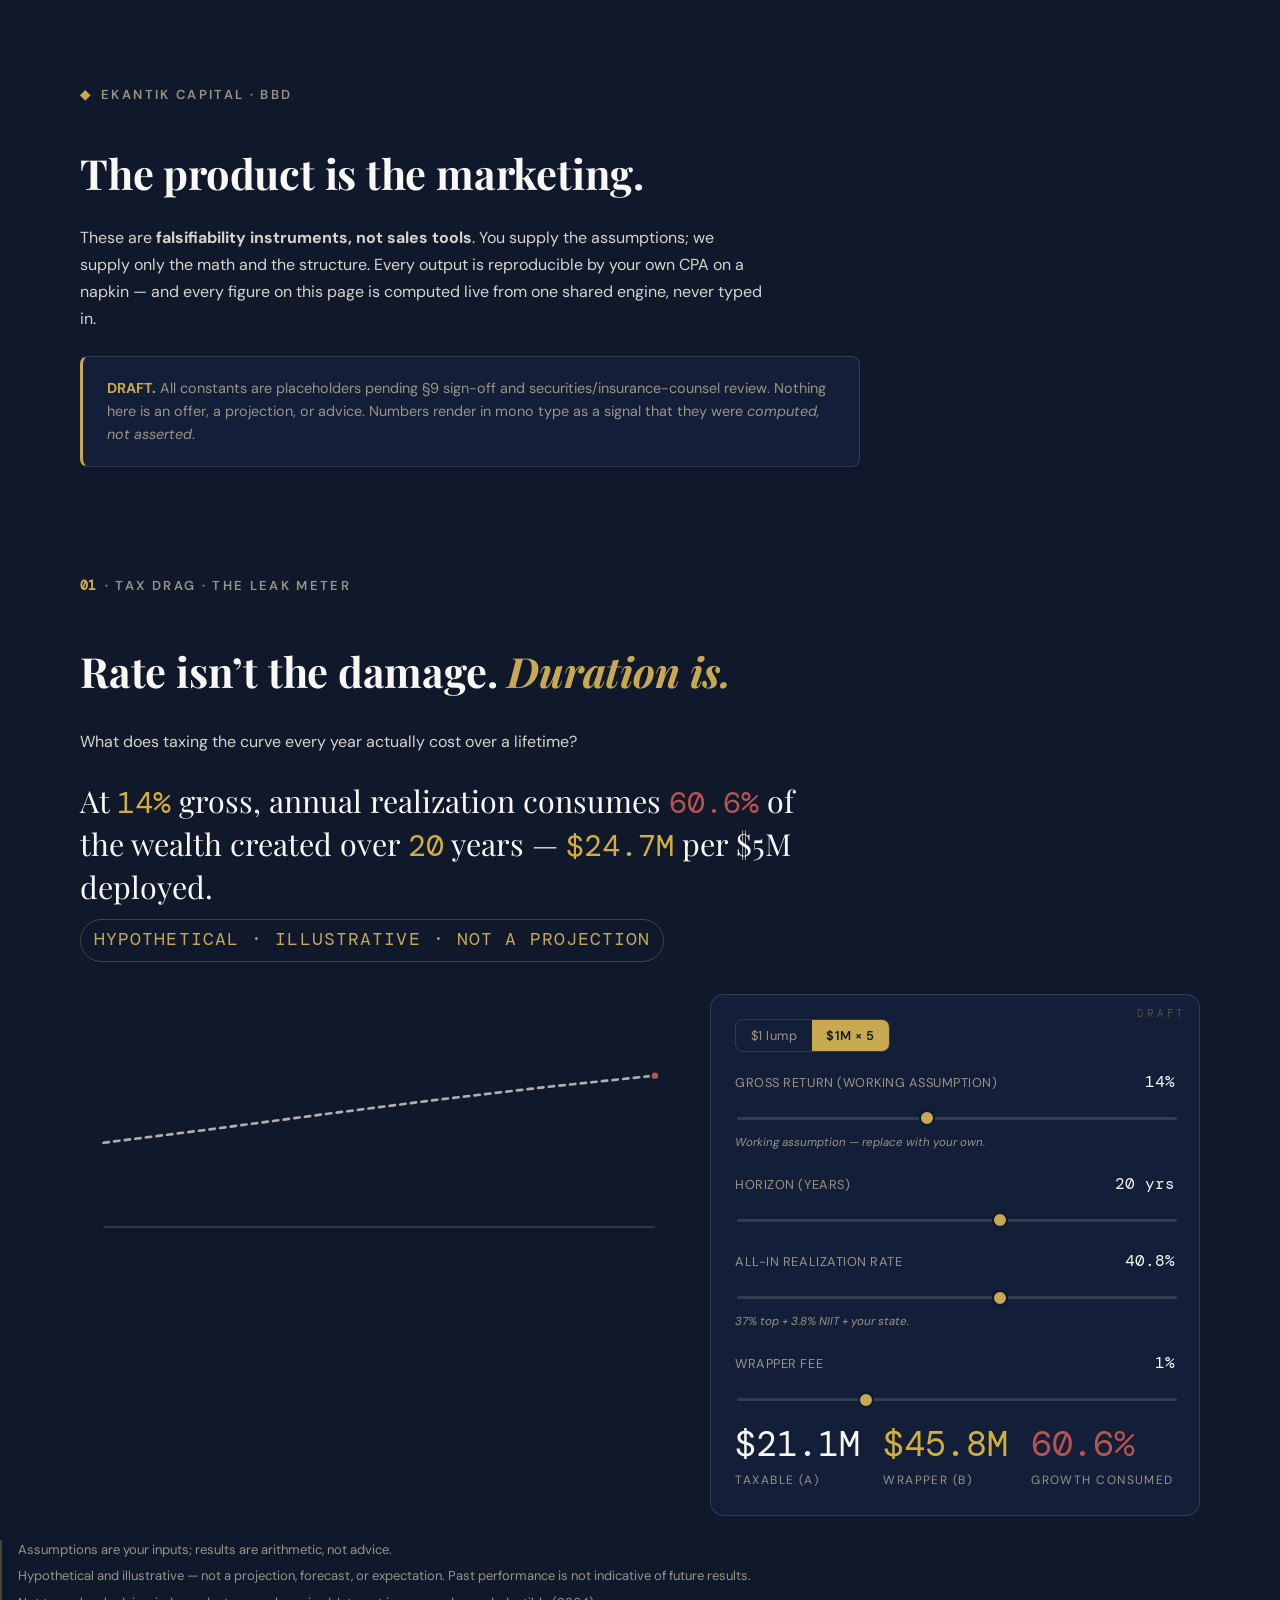
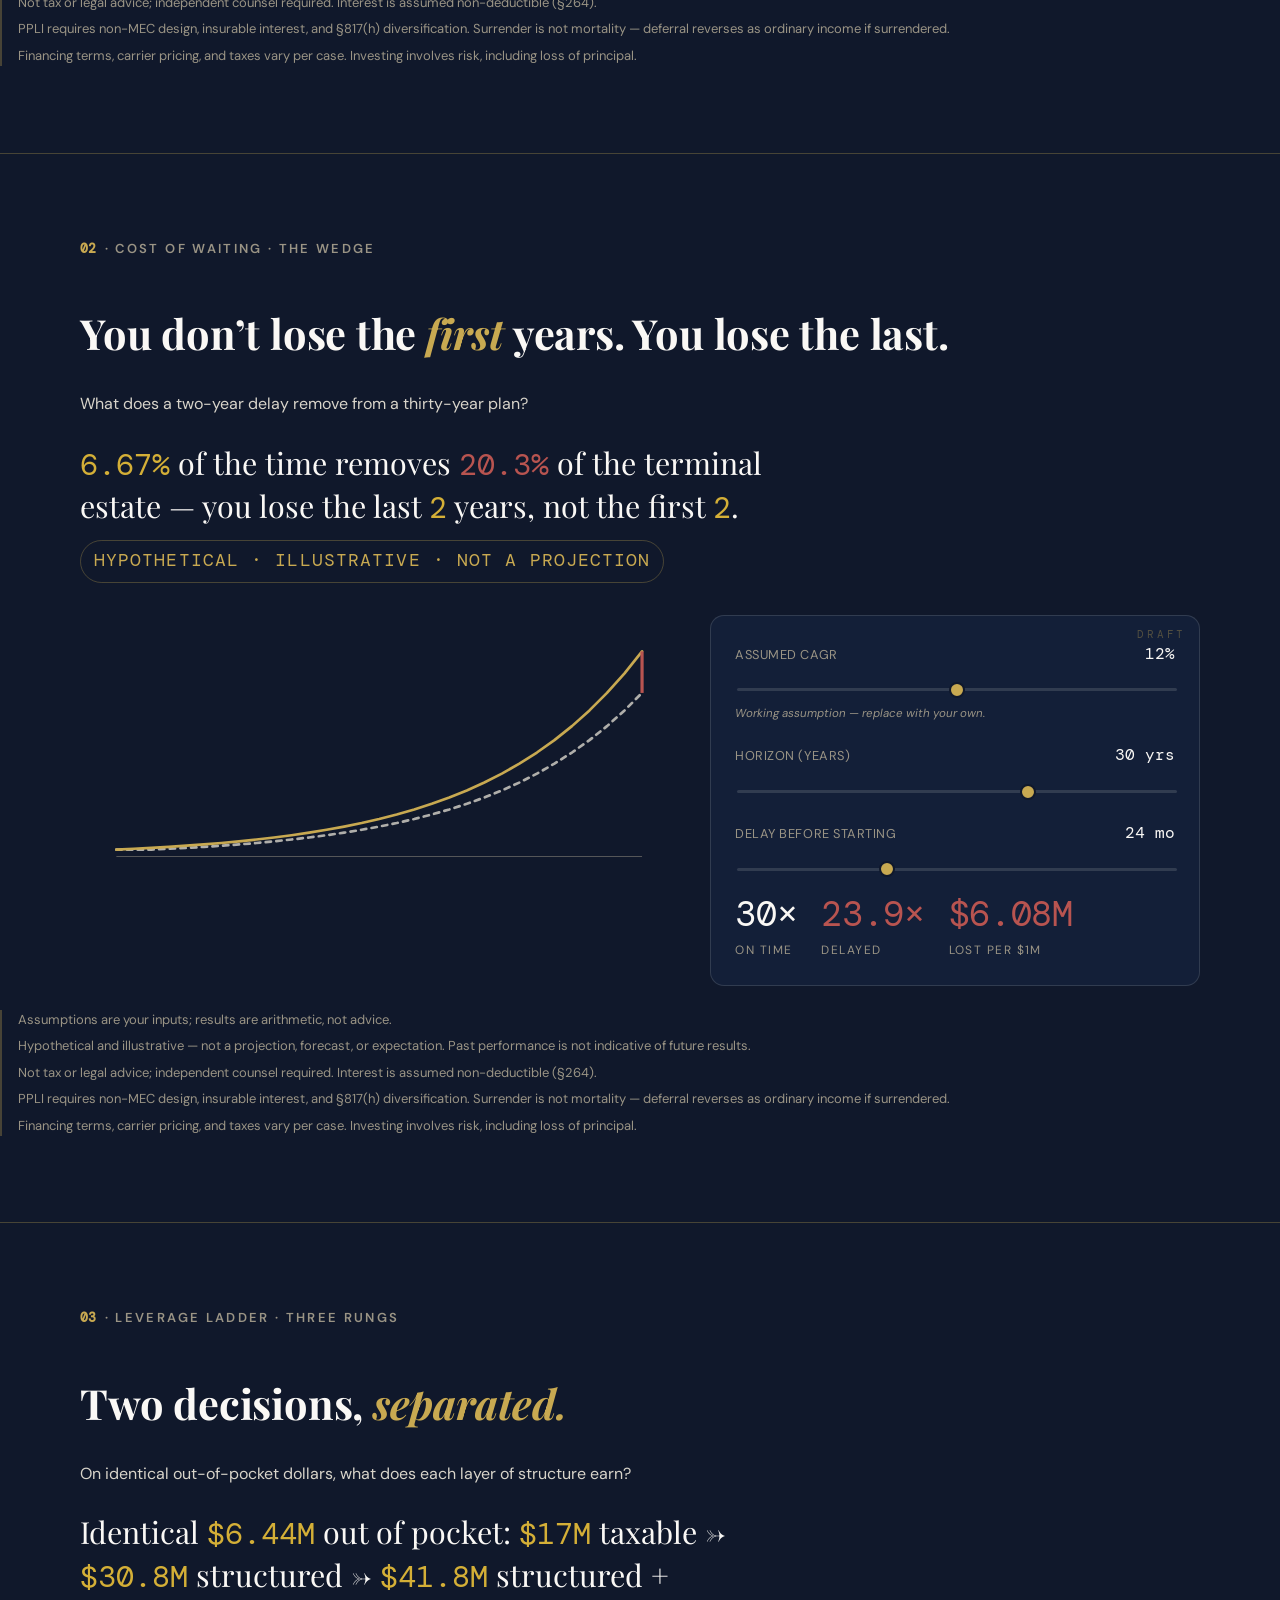
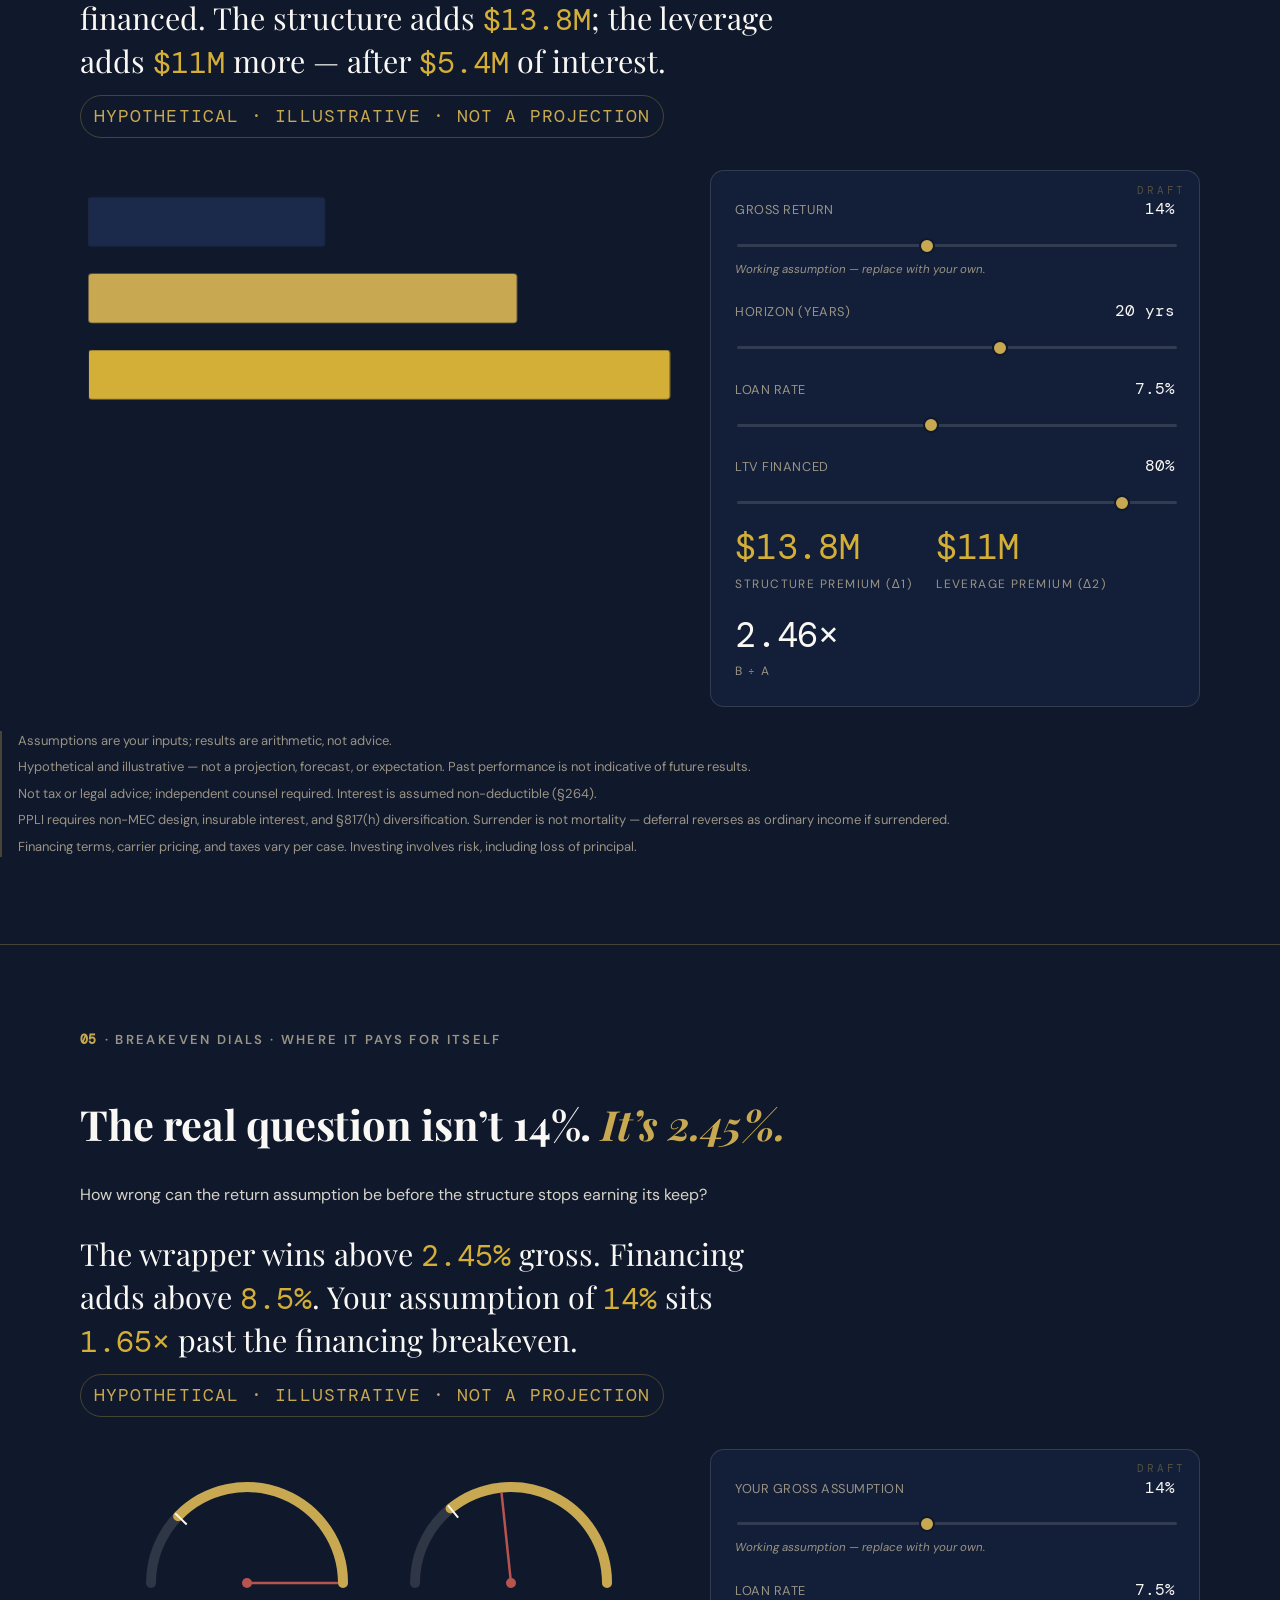
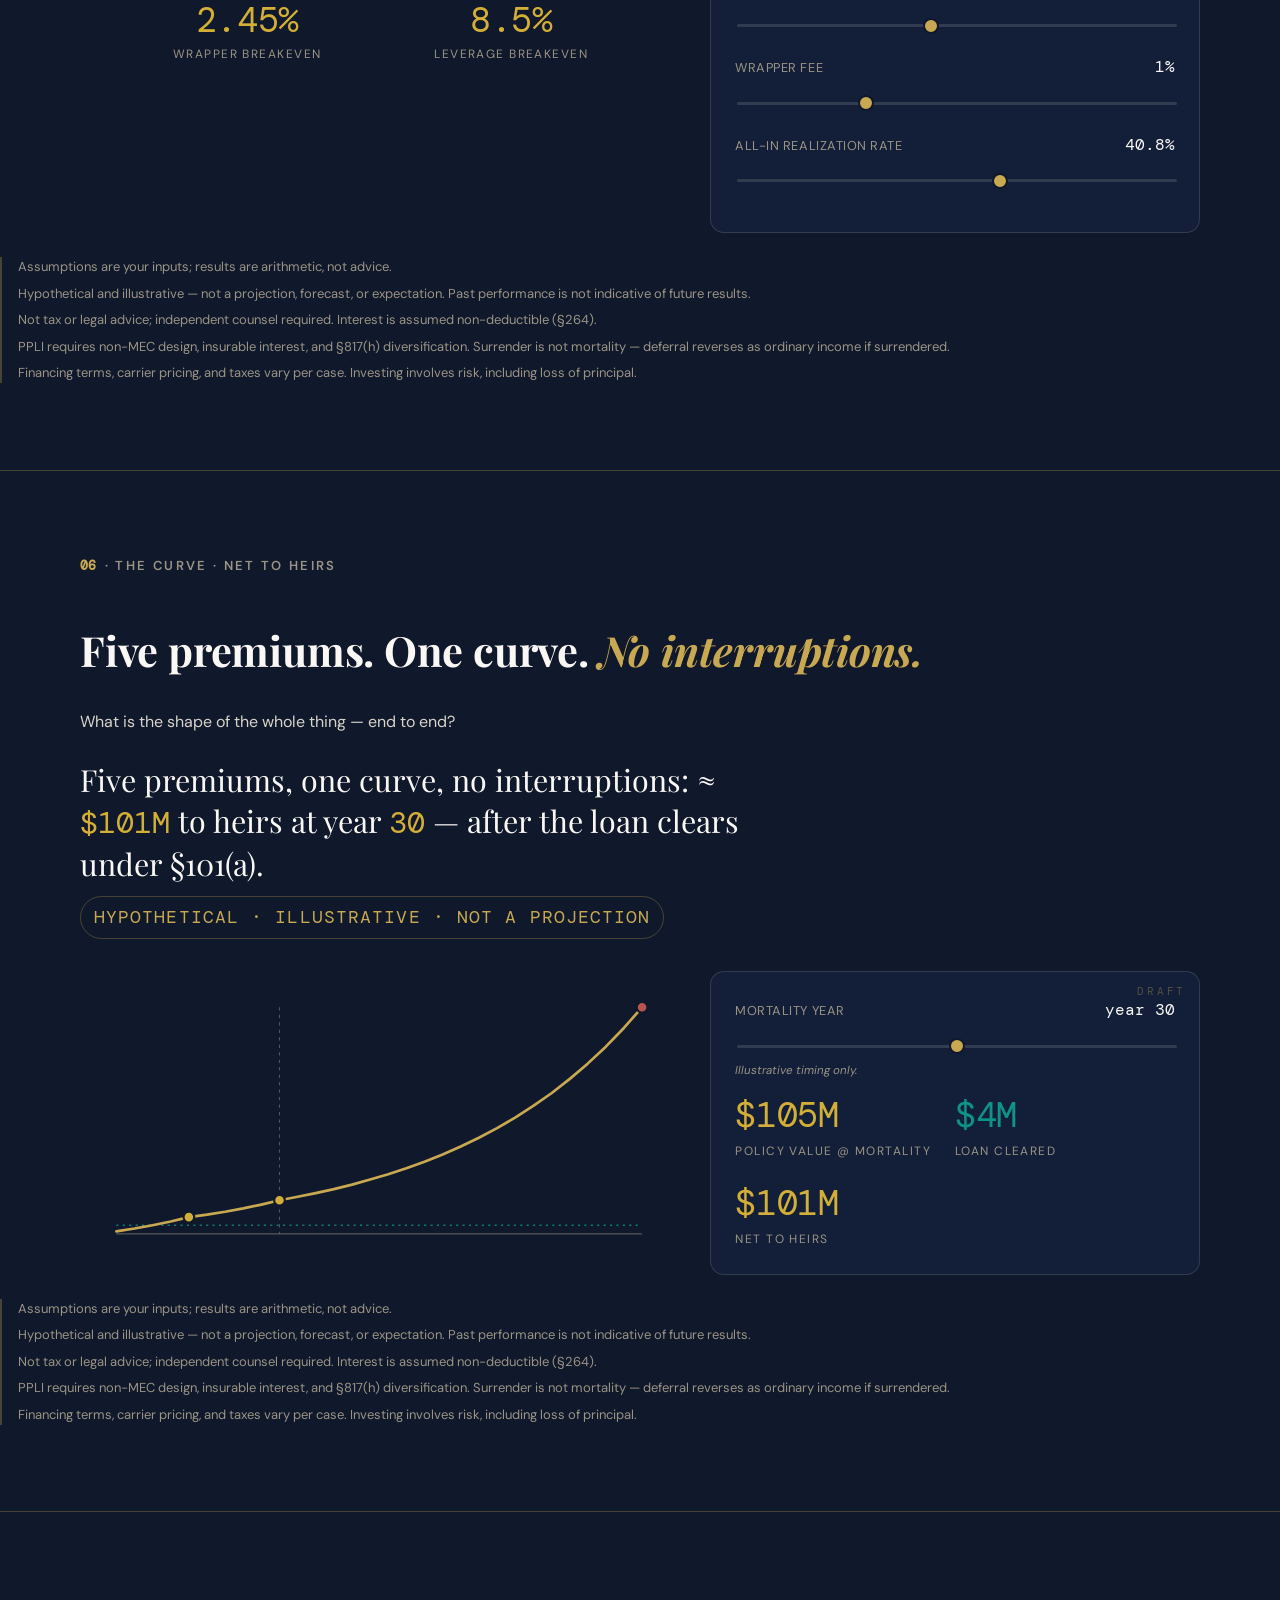
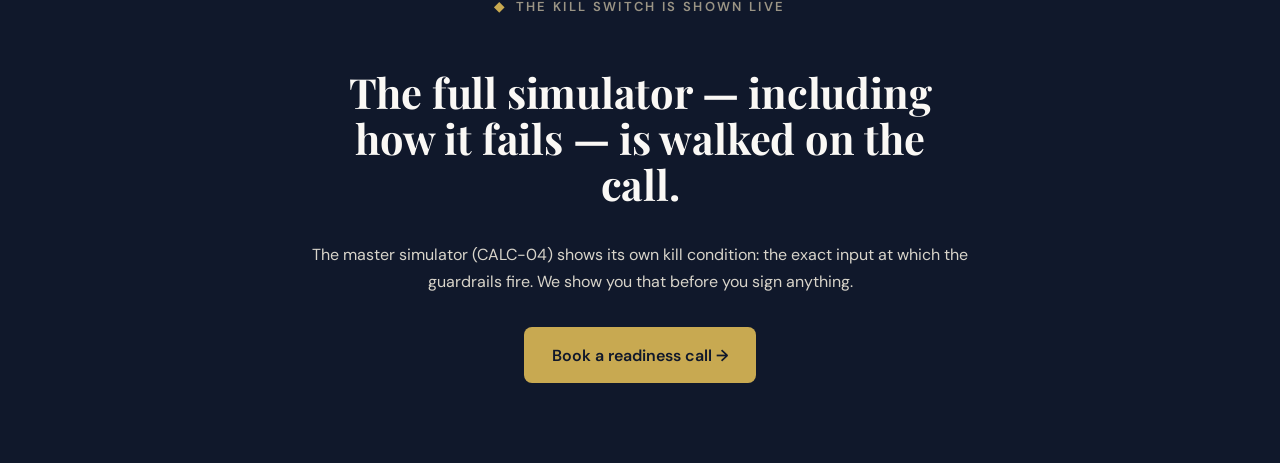
==== bbd/calculators.html @ ce8e7e08 "Build 5 public BBD calculators on the verified engine (DRAFT) Adds the calculator suite UI on top of" ====
<!DOCTYPE html>
<html lang="en">
<head>
<meta charset="UTF-8" />
<meta name="viewport" content="width=device-width, initial-scale=1.0" />
<meta name="theme-color" content="#10182B" />
<title>BBD Calculator Suite — falsifiability instruments · Ekantik Capital Advisors</title>

<link rel="preconnect" href="https://fonts.googleapis.com" />
<link rel="preconnect" href="https://fonts.gstatic.com" crossorigin />
<link href="https://fonts.googleapis.com/css2?family=Playfair+Display:ital,wght@0,600;0,700;0,800;1,600;1,700&family=DM+Sans:wght@300;400;500;600;700&family=DM+Mono:wght@400;500&display=swap" rel="stylesheet" />
<link rel="stylesheet" href="bbd.css" />

<style>
  /* page chrome (not part of the portable foundation) */
  body { margin: 0; background: #10182B; }
  .bbd-doc-head { padding: clamp(3rem,7vw,5rem) 0 1.5rem; }
  .bbd-doc-head .bbd-note {
    background: #131F38; border: 1px solid rgba(233,231,226,.14);
    border-left: 3px solid #C8A951; border-radius: 8px; padding: 1.25rem 1.5rem;
    margin-top: 1.5rem; max-width: 78ch; color: #9A9485; font-size: .9rem; line-height: 1.6;
  }
  .bbd-doc-head .bbd-note strong { color: #C8A951; }
  .bbd-cta { text-align: center; padding: clamp(3rem,7vw,5rem) 0; border-top: 1px solid rgba(200,169,81,.30); }
  .bbd-cta a {
    display: inline-flex; align-items: center; gap: .5rem; font-family: 'DM Sans', sans-serif;
    font-weight: 600; background: #C8A951; color: #10182B; text-decoration: none;
    padding: .9rem 1.75rem; border-radius: 8px; margin-top: 1rem;
  }
</style>
</head>
<body>
<div class="bbd-suite">

  <header class="bbd-doc-head">
    <div class="bbd-wrap">
      <span class="bbd-kicker"><span class="bbd-kicker__glyph">◆</span> Ekantik Capital · BBD</span>
      <h1 class="bbd-h2" style="max-width:22ch">The product is the marketing.</h1>
      <p class="bbd-question">These are <strong>falsifiability instruments, not sales tools</strong>. You supply the assumptions; we supply only the math and the structure. Every output is reproducible by your own CPA on a napkin — and every figure on this page is computed live from one shared engine, never typed in.</p>
      <div class="bbd-note">
        <strong>DRAFT.</strong> All constants are placeholders pending §9 sign-off and securities/insurance-counsel review. Nothing here is an offer, a projection, or advice. Numbers render in mono type as a signal that they were <em>computed, not asserted</em>.
      </div>
    </div>
  </header>

  <!-- Narrative order (spec §5): Leak → Wedge → Ladder → Breakeven → Curve -->
  <main id="bbd-calcs"></main>

  <section class="bbd-cta">
    <div class="bbd-wrap">
      <span class="bbd-kicker" style="justify-content:center"><span class="bbd-kicker__glyph">◆</span> The kill switch is shown live</span>
      <h2 class="bbd-h2" style="max-width:24ch;margin-inline:auto">The full simulator — including how it fails — is walked on the call.</h2>
      <p class="bbd-question" style="margin-inline:auto">The master simulator (CALC-04) shows its own kill condition: the exact input at which the guardrails fire. We show you that before you sign anything.</p>
      <a href="https://calendly.com/hd-ekantikcapital/30min" target="_blank" rel="noopener">Book a readiness call →</a>
    </div>
  </section>

</div>

<!-- one source of truth: constants → engine → format → motifs → compliance → widgets -->
<script>window.BBD_CONSTANTS = null;</script>
<script>
  // Load constants synchronously-ish, then boot. (Static file; fetch is fine here —
  // the ENGINE itself never fetches; this is page wiring only.)
  fetch("bbd-constants.json").then(function (r) { return r.json(); }).then(function (C) {
    window.BBD_CONSTANTS = C;
    var s = document.createElement("script"); s.src = "boot.js"; document.body.appendChild(s);
  });
</script>
</body>
</html>
---- bbd/bbd.css ----
/* ============================================================
   BBD CALCULATOR SUITE — bbd.css
   Visual foundation (accelerator.ekantikcapital.com system) +
   widget/motif components. Scoped under .bbd-suite so it is
   portable and never collides with the host page.

   Tokens: deep-navy institutional canvas · disciplined gold.
   Numbers render in DM Mono — "mono = computed, never asserted"
   (spec §7.3). Red appears only for breaks / caps / gaps (§7.1).
   ============================================================ */
.bbd-suite {
  --navy-950: #10182B;   /* canvas */
  --navy-900: #131F38;   /* raised cards / panels */
  --navy-800: #1B2A4A;   /* borders, header band */
  --gold:     #C8A951;   /* primary stroke, disciplined accent */
  --gold-deep:#D4AF37;   /* dots / emphasis */
  --gold-hover:#B08F3C;
  --ivory:    #FAF8F5;   /* text */
  --warm:     #D8D4CA;   /* secondary text / lost curve */
  --muted:    #9A9485;   /* axes, labels, captions */
  --red:      #B85450;   /* breaks, hard caps, gaps ONLY */
  --teal:     #0D9488;   /* neutral data */
  --hairline: rgba(200,169,81,.30);
  --border:   rgba(233,231,226,.14);
  --font-display: 'Playfair Display', Georgia, 'Times New Roman', serif;
  --font-body:    'DM Sans', -apple-system, BlinkMacSystemFont, 'Segoe UI', sans-serif;
  --font-mono:    'DM Mono', ui-monospace, 'SF Mono', Menlo, monospace;

  background: var(--navy-950);
  color: var(--ivory);
  font-family: var(--font-body);
  line-height: 1.7;
}
.bbd-suite *, .bbd-suite *::before, .bbd-suite *::after { box-sizing: border-box; }
.bbd-wrap { width: min(100% - 2.5rem, 1120px); margin-inline: auto; }

/* --- section rhythm ------------------------------------------ */
.bbd-widget { padding-block: clamp(3rem, 7vw, 5rem); border-top: 1px solid var(--hairline); }
.bbd-widget:first-of-type { border-top: 0; }

/* --- kicker / eyebrow ---------------------------------------- */
.bbd-kicker {
  font-size: .8125rem; font-weight: 600; letter-spacing: .18em; text-transform: uppercase;
  color: var(--muted); display: inline-flex; align-items: center; gap: .55rem; margin-bottom: 1rem;
}
.bbd-kicker__num { font-family: var(--font-mono); color: var(--gold); letter-spacing: 0; }
.bbd-kicker__glyph { color: var(--gold); }

/* --- headings ------------------------------------------------ */
.bbd-h2 { font-family: var(--font-display); font-weight: 700; font-size: clamp(1.9rem, 3.4vw, 2.6rem); line-height: 1.1; letter-spacing: -.005em; }
.bbd-h3 { font-family: var(--font-display); font-weight: 600; font-size: 1.5rem; }
.bbd-question { color: var(--warm); max-width: 62ch; margin-top: .35rem; }
.bbd-h2 em { font-style: italic; color: var(--gold); }

/* --- hero line (values injected from the engine) ------------- */
.bbd-hero {
  font-family: var(--font-display); font-size: clamp(1.35rem, 2.4vw, 1.9rem);
  line-height: 1.35; margin: 1.5rem 0 .75rem; max-width: 40ch;
}
.bbd-hero .n { font-family: var(--font-mono); color: var(--gold-deep); font-style: normal; white-space: nowrap; }
.bbd-hero .n--data { color: var(--teal); }
.bbd-hero .n--loss { color: var(--red); }

/* --- compliance chip (≥60% of hero size, §8.1) --------------- */
.bbd-chip {
  display: inline-block; font-family: var(--font-mono); font-size: clamp(.85rem, 1.5vw, 1.15rem);
  letter-spacing: .06em; color: var(--gold); border: 1px solid var(--hairline);
  border-radius: 999px; padding: .3rem .8rem; margin-bottom: .5rem;
}

/* --- disclosure block (adjacent, never below the fold) ------- */
.bbd-disclosure { margin-top: 1.5rem; border-left: 2px solid var(--hairline); padding-left: 1rem; }
.bbd-disclosure ul { list-style: none; margin: 0; padding: 0; }
.bbd-disclosure li { font-size: .8125rem; line-height: 1.55; color: var(--muted); margin-bottom: .4rem; }

/* --- layout: figure + panel ---------------------------------- */
.bbd-grid { display: grid; grid-template-columns: 1.1fr .9fr; gap: 2rem; align-items: start; margin-top: 1.5rem; }
@media (max-width: 820px) { .bbd-grid { grid-template-columns: 1fr; } }
.bbd-panel { background: var(--navy-900); border: 1px solid var(--border); border-radius: 14px; padding: 1.5rem; }

/* --- controls (the shared assumption drawer) ----------------- */
.bbd-ctrl { display: block; margin-bottom: 1.1rem; }
.bbd-ctrl__head { display: flex; justify-content: space-between; align-items: baseline; margin-bottom: .35rem; }
.bbd-ctrl__label { font-size: .8rem; letter-spacing: .04em; text-transform: uppercase; color: var(--muted); }
.bbd-ctrl__val { font-family: var(--font-mono); color: var(--ivory); font-size: 1rem; }
.bbd-ctrl__note { display: block; margin-top: .3rem; font-size: .72rem; color: var(--muted); font-style: italic; }
.bbd-ctrl__range { -webkit-appearance: none; appearance: none; width: 100%; height: 3px; background: var(--border); border-radius: 3px; outline: none; }
.bbd-ctrl__range::-webkit-slider-thumb { -webkit-appearance: none; width: 16px; height: 16px; border-radius: 50%; background: var(--gold); cursor: pointer; border: 2px solid var(--navy-950); }
.bbd-ctrl__range::-moz-range-thumb { width: 16px; height: 16px; border-radius: 50%; background: var(--gold); cursor: pointer; border: 2px solid var(--navy-950); }
.bbd-ctrl__range:focus-visible { outline: 2px solid var(--gold); outline-offset: 4px; }

/* --- segmented toggle ---------------------------------------- */
.bbd-toggle { display: inline-flex; border: 1px solid var(--border); border-radius: 8px; overflow: hidden; margin-bottom: 1rem; }
.bbd-toggle__btn { font-family: var(--font-body); font-size: .8rem; letter-spacing: .04em; padding: .45rem .9rem; background: transparent; color: var(--muted); border: 0; cursor: pointer; }
.bbd-toggle__btn[aria-pressed="true"] { background: var(--gold); color: var(--navy-950); font-weight: 600; }

/* --- readouts ------------------------------------------------ */
.bbd-readout { display: flex; flex-wrap: wrap; gap: 1.5rem; margin-top: 1rem; }
.bbd-readout__num { font-family: var(--font-mono); font-size: clamp(1.6rem, 3.4vw, 2.2rem); line-height: 1; font-feature-settings: "tnum" 1; letter-spacing: -.01em; }
.bbd-readout__num.tone-gold { color: var(--gold-deep); }
.bbd-readout__num.tone-loss { color: var(--red); }
.bbd-readout__num.tone-data { color: var(--teal); }
.bbd-readout__label { display: block; margin-top: .4rem; font-size: .75rem; letter-spacing: .12em; text-transform: uppercase; color: var(--muted); }

/* --- motifs -------------------------------------------------- */
.bbd-motif { width: 100%; height: auto; display: block; }
.bbd-axis { stroke: var(--muted); stroke-width: 1; opacity: .5; }
.bbd-divider { stroke: var(--muted); stroke-width: 1; stroke-dasharray: 3 4; opacity: .5; }
.bbd-loan { stroke: var(--teal); stroke-width: 1.5; stroke-dasharray: 2 4; opacity: .8; }
.bbd-curve { fill: none; stroke: var(--gold); stroke-width: 2.5; stroke-linecap: round; stroke-linejoin: round; }
.bbd-curve.is-lost { stroke: var(--warm); stroke-dasharray: 5 5; opacity: .8; }  /* "the curve you lose" */
.bbd-dot { fill: var(--gold-deep); stroke: var(--navy-950); stroke-width: 2; }
.bbd-dot.is-accent { fill: var(--red); }
.bbd-bracket { stroke: var(--red); stroke-width: 3; }
.bbd-bar-track { fill: var(--border); }
.bbd-bar { fill: var(--navy-800); }
.bbd-bar.tone-structure { fill: var(--gold); }
.bbd-bar.tone-leverage { fill: var(--gold-deep); }
.bbd-gauge-track { fill: none; stroke: var(--border); stroke-width: 10; stroke-linecap: round; }
.bbd-gauge-live { fill: none; stroke: var(--gold); stroke-width: 10; stroke-linecap: round; }
.bbd-gauge-mark { stroke: var(--ivory); stroke-width: 2; }
.bbd-needle { stroke: var(--red); stroke-width: 2.5; stroke-linecap: round; }
.bbd-needle-hub { fill: var(--red); }
.bbd-delta { font-family: var(--font-mono); font-size: .8rem; fill: var(--ivory); }

/* --- dials (CALC-05) ----------------------------------------- */
.bbd-dials { display: flex; flex-wrap: wrap; gap: 1.5rem; justify-content: center; }
.bbd-dial { text-align: center; }
.bbd-dial .bbd-motif { width: 240px; max-width: 100%; }
.bbd-dial .bbd-readout__num { display: block; margin-top: .25rem; }

/* --- draw-on / grow animation (spec §7.2; once, ease-out) ---- */
.bbd-draw { stroke-dasharray: 1400; stroke-dashoffset: 1400; }
.is-in .bbd-draw { animation: bbd-draw 600ms ease-out forwards; }
@keyframes bbd-draw { to { stroke-dashoffset: 0; } }
.bbd-grow { transform-box: fill-box; transform-origin: left center; transform: scaleX(0); }
.is-in .bbd-grow { animation: bbd-grow 600ms ease-out forwards; }
@keyframes bbd-grow { to { transform: scaleX(1); } }

/* --- DRAFT watermark until §9 sign-off (spec §8.4) ----------- */
.bbd-widget.is-draft .bbd-panel { position: relative; }
.bbd-widget.is-draft .bbd-panel::after {
  content: "DRAFT"; position: absolute; top: .6rem; right: .8rem;
  font-family: var(--font-mono); font-size: .7rem; letter-spacing: .25em;
  color: var(--gold); opacity: .35; pointer-events: none;
}

@media (prefers-reduced-motion: reduce) {
  .bbd-suite .bbd-draw { stroke-dashoffset: 0; animation: none; }
  .bbd-suite .bbd-grow { transform: none; animation: none; }
}
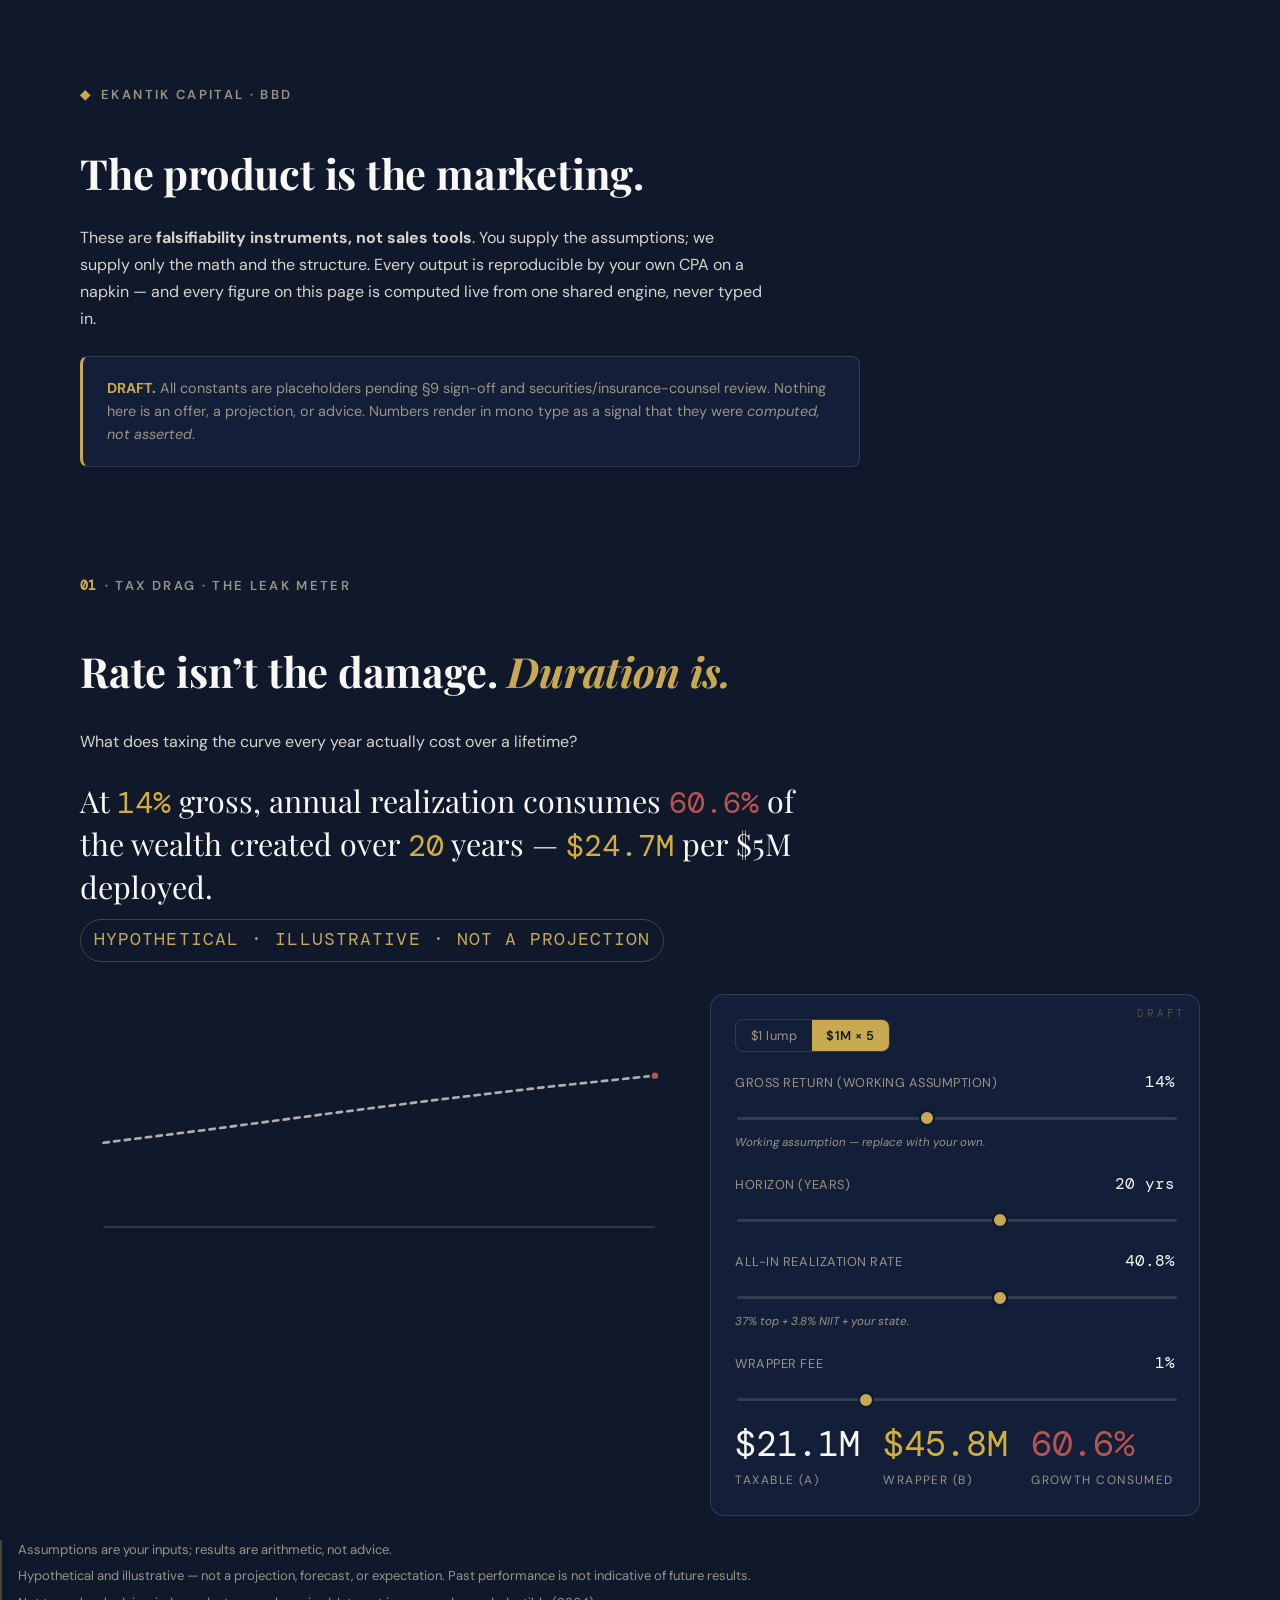
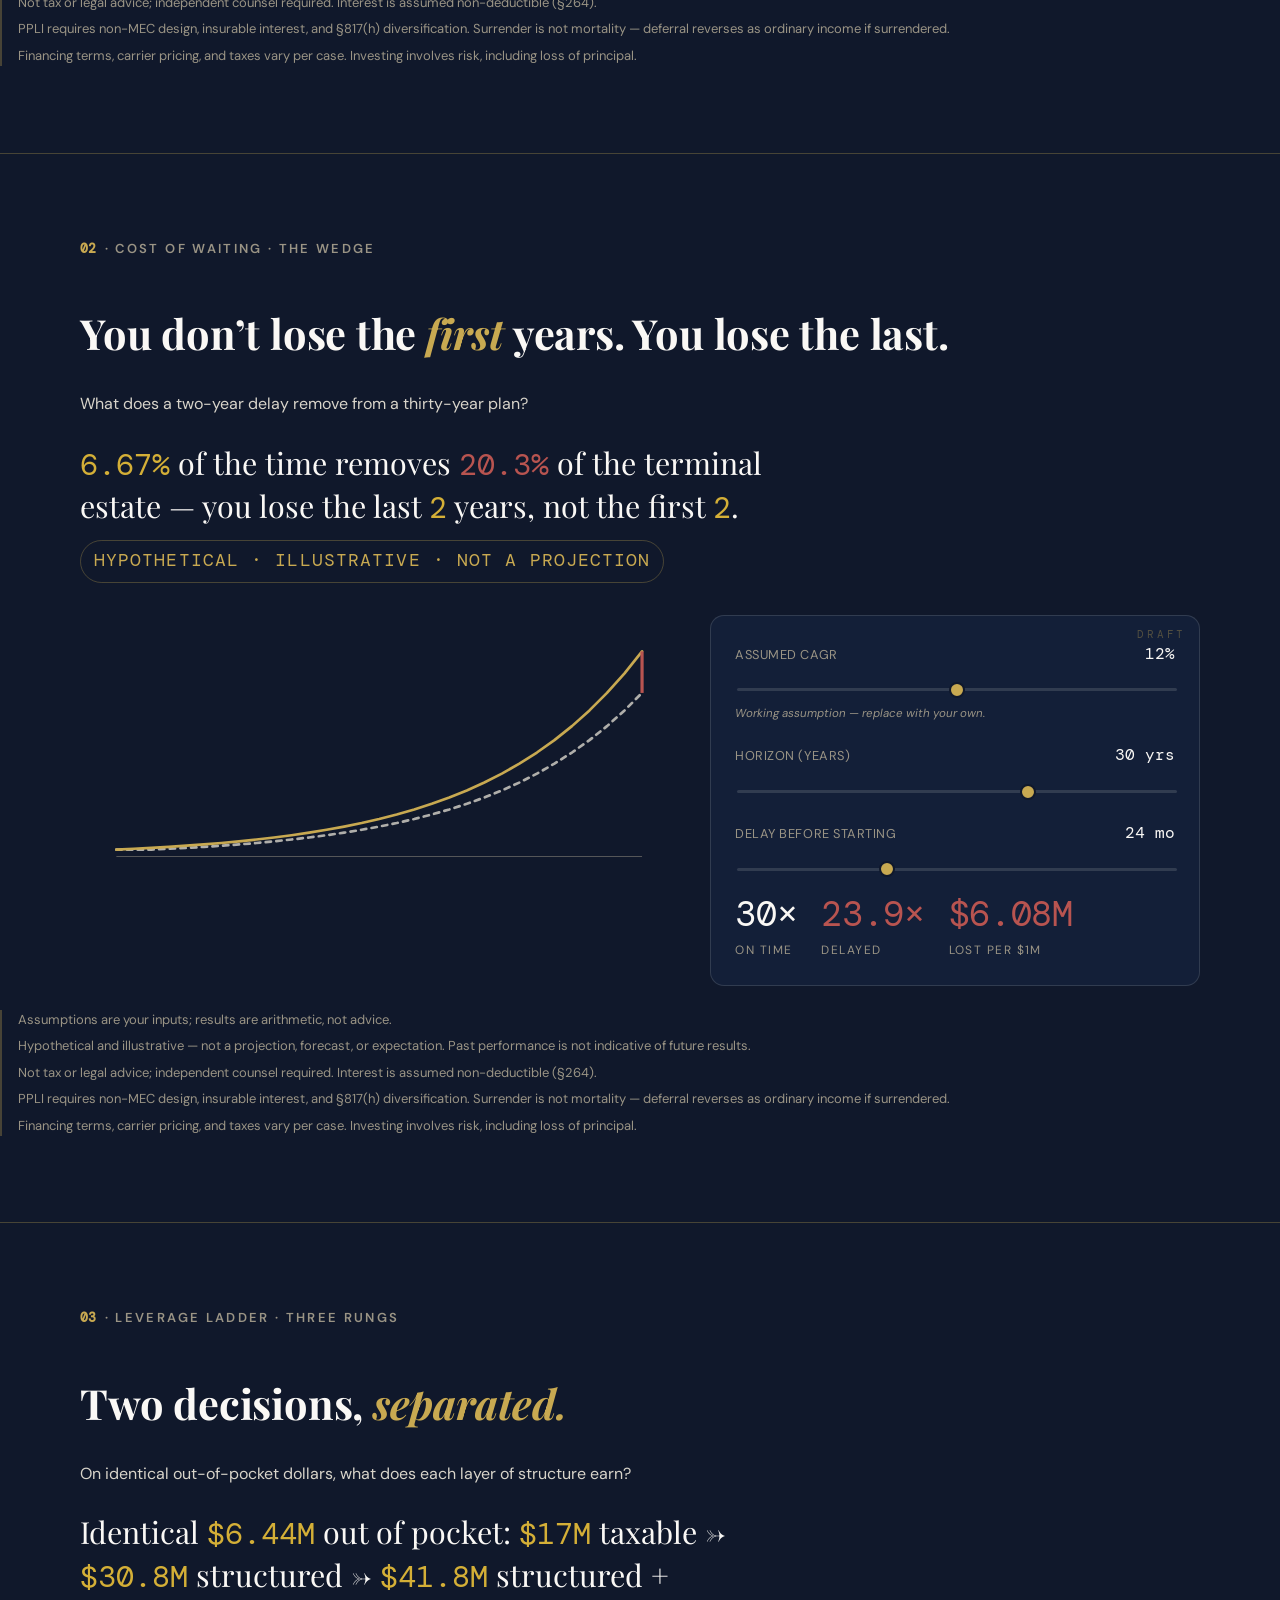
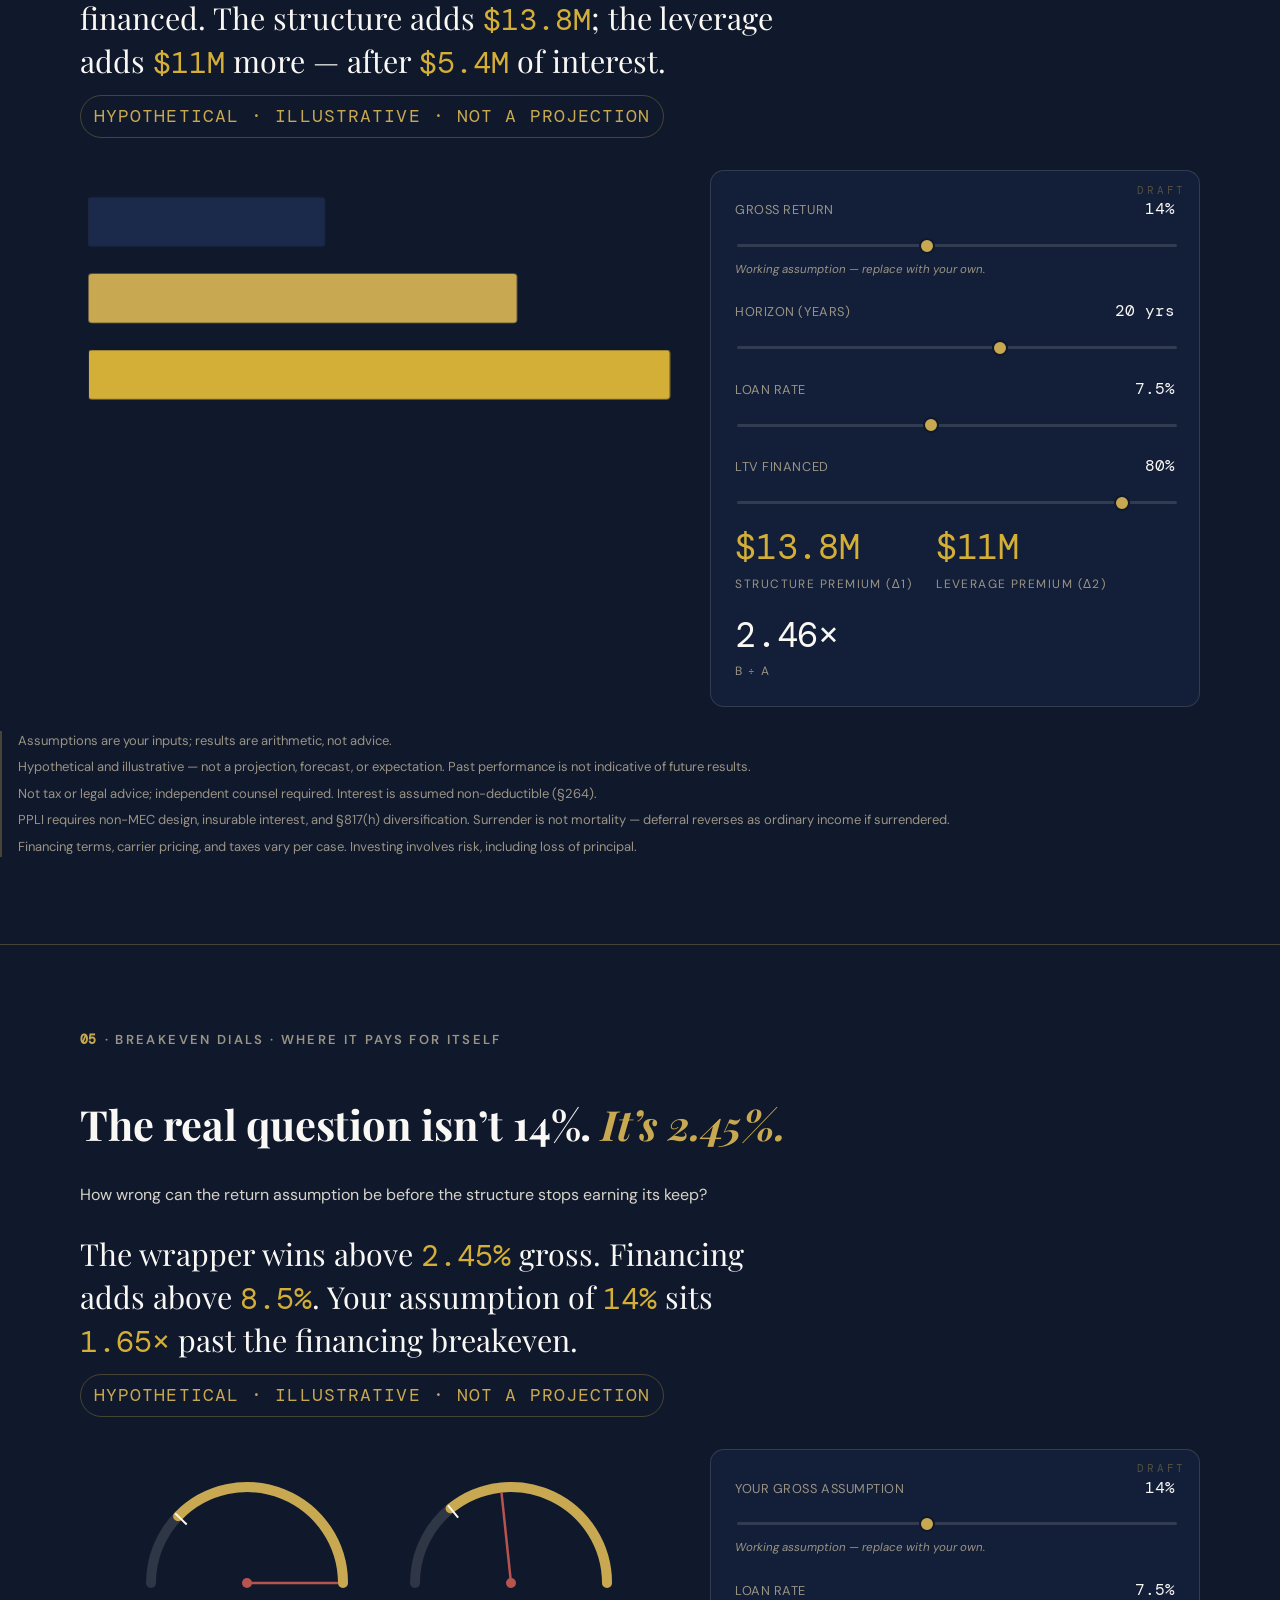
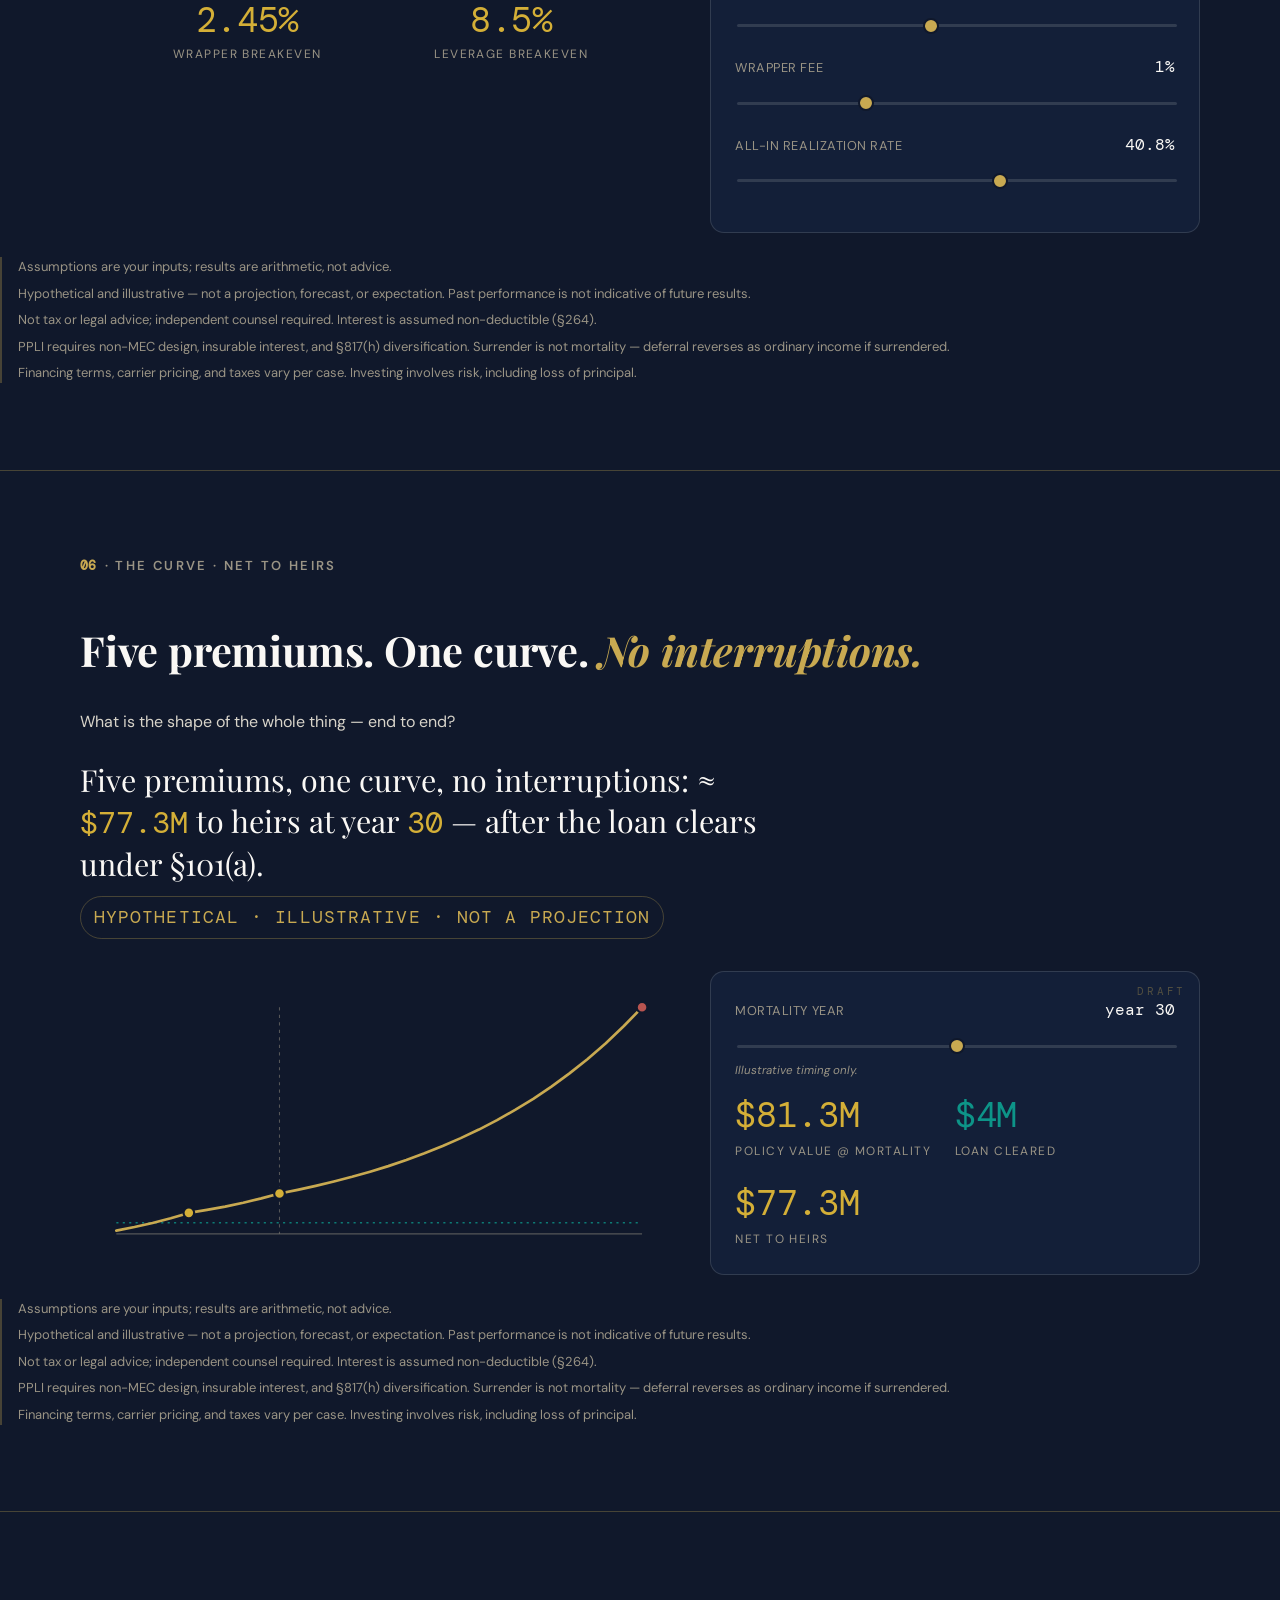
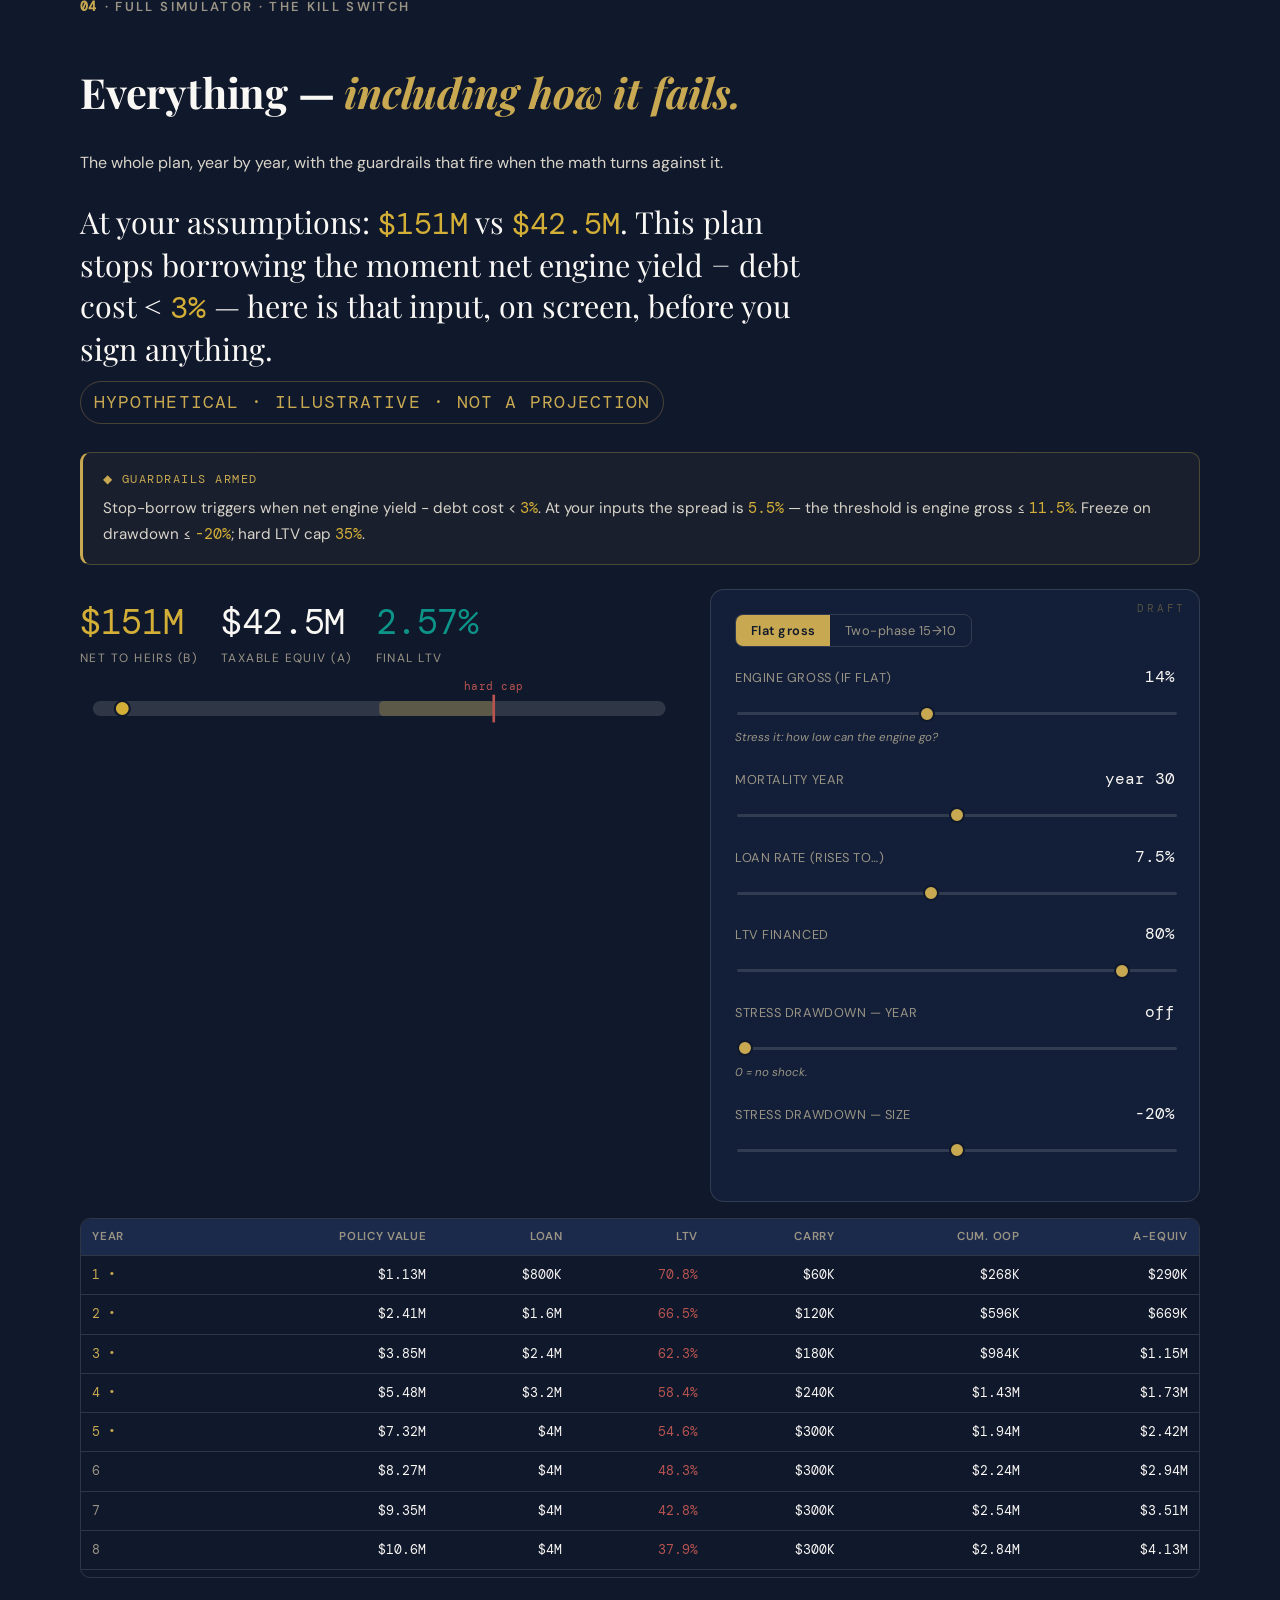
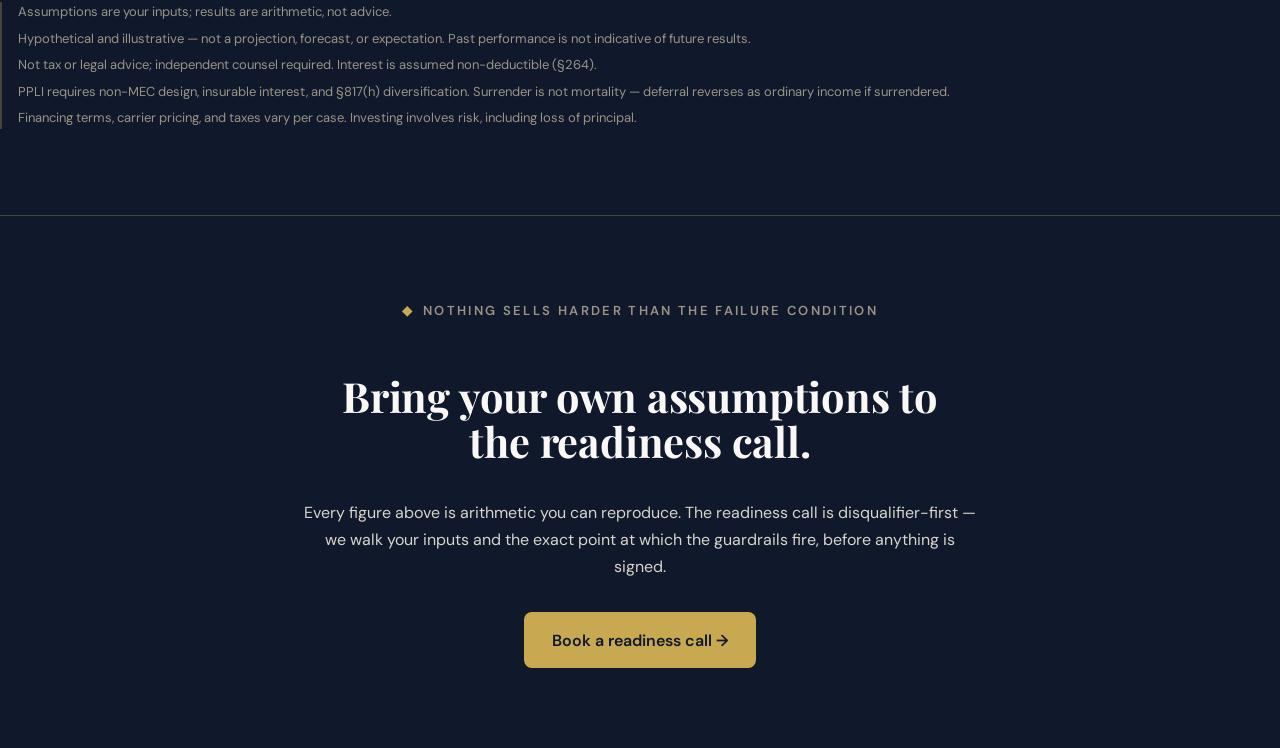
==== commit ba41df1d: "Build CALC-04 master simulator + kill-switch; unify CALC-06 on simulate() - Engine: add simulate() —" ====
--- a/bbd/calculators.html
+++ b/bbd/calculators.html
@@ -48,9 +48,9 @@
 
   <section class="bbd-cta">
     <div class="bbd-wrap">
-      <span class="bbd-kicker" style="justify-content:center"><span class="bbd-kicker__glyph">◆</span> The kill switch is shown live</span>
-      <h2 class="bbd-h2" style="max-width:24ch;margin-inline:auto">The full simulator — including how it fails — is walked on the call.</h2>
-      <p class="bbd-question" style="margin-inline:auto">The master simulator (CALC-04) shows its own kill condition: the exact input at which the guardrails fire. We show you that before you sign anything.</p>
+      <span class="bbd-kicker" style="justify-content:center"><span class="bbd-kicker__glyph">◆</span> Nothing sells harder than the failure condition</span>
+      <h2 class="bbd-h2" style="max-width:24ch;margin-inline:auto">Bring your own assumptions to the readiness call.</h2>
+      <p class="bbd-question" style="margin-inline:auto">Every figure above is arithmetic you can reproduce. The readiness call is disqualifier-first — we walk your inputs and the exact point at which the guardrails fire, before anything is signed.</p>
       <a href="https://calendly.com/hd-ekantikcapital/30min" target="_blank" rel="noopener">Book a readiness call →</a>
     </div>
   </section>
--- a/bbd/bbd.css
+++ b/bbd/bbd.css
@@ -129,6 +129,37 @@
 .bbd-dial .bbd-motif { width: 240px; max-width: 100%; }
 .bbd-dial .bbd-readout__num { display: block; margin-top: .25rem; }
 
+/* --- guardrail track (CALC-04) ------------------------------- */
+.bbd-gr-zone { fill: rgba(200,169,81,.30); }
+.bbd-gr-cap { stroke: var(--red); stroke-width: 2.5; }
+.bbd-gr-caplabel { fill: var(--red); font-family: var(--font-mono); font-size: 10px; letter-spacing: .05em; }
+.bbd-gr-marker { fill: var(--gold-deep); stroke: var(--navy-950); stroke-width: 2; }
+.bbd-gr-marker.is-breached { fill: var(--red); }
+
+/* --- kill-condition banner (CALC-04, shows its own kill switch) */
+.bbd-kill {
+  border: 1px solid var(--hairline); border-left: 3px solid var(--gold);
+  border-radius: 10px; padding: 1rem 1.25rem; margin: 1.25rem 0;
+  background: rgba(200,169,81,.05);
+}
+.bbd-kill.is-fired { border-color: rgba(184,84,80,.5); border-left-color: var(--red); background: rgba(184,84,80,.08); }
+.bbd-kill__title { font-family: var(--font-mono); font-size: .78rem; letter-spacing: .12em; text-transform: uppercase; color: var(--gold); }
+.bbd-kill.is-fired .bbd-kill__title { color: var(--red); }
+.bbd-kill__body { margin-top: .4rem; color: var(--warm); font-size: .95rem; }
+.bbd-kill__body .n { font-family: var(--font-mono); color: var(--gold-deep); }
+.bbd-kill.is-fired .bbd-kill__body .n { color: var(--red); }
+
+/* --- simulator table ----------------------------------------- */
+.bbd-simtable-wrap { overflow-x: auto; margin-top: 1rem; max-height: 360px; overflow-y: auto; border: 1px solid var(--border); border-radius: 10px; }
+.bbd-simtable { width: 100%; border-collapse: collapse; font-size: .82rem; }
+.bbd-simtable th, .bbd-simtable td { padding: .5rem .7rem; text-align: right; white-space: nowrap; border-bottom: 1px solid var(--border); }
+.bbd-simtable th { position: sticky; top: 0; background: var(--navy-800); color: var(--muted); font-weight: 600; font-size: .72rem; letter-spacing: .06em; text-transform: uppercase; }
+.bbd-simtable td { font-family: var(--font-mono); color: var(--ivory); }
+.bbd-simtable td:first-child, .bbd-simtable th:first-child { text-align: left; color: var(--muted); }
+.bbd-simtable td.is-over { color: var(--red); }        /* LTV above the hard cap (honest ramp flag) */
+.bbd-simtable tr.is-shock { background: rgba(184,84,80,.10); }
+.bbd-simtable tr.is-fund td:first-child { color: var(--gold); }
+
 /* --- draw-on / grow animation (spec §7.2; once, ease-out) ---- */
 .bbd-draw { stroke-dasharray: 1400; stroke-dashoffset: 1400; }
 .is-in .bbd-draw { animation: bbd-draw 600ms ease-out forwards; }
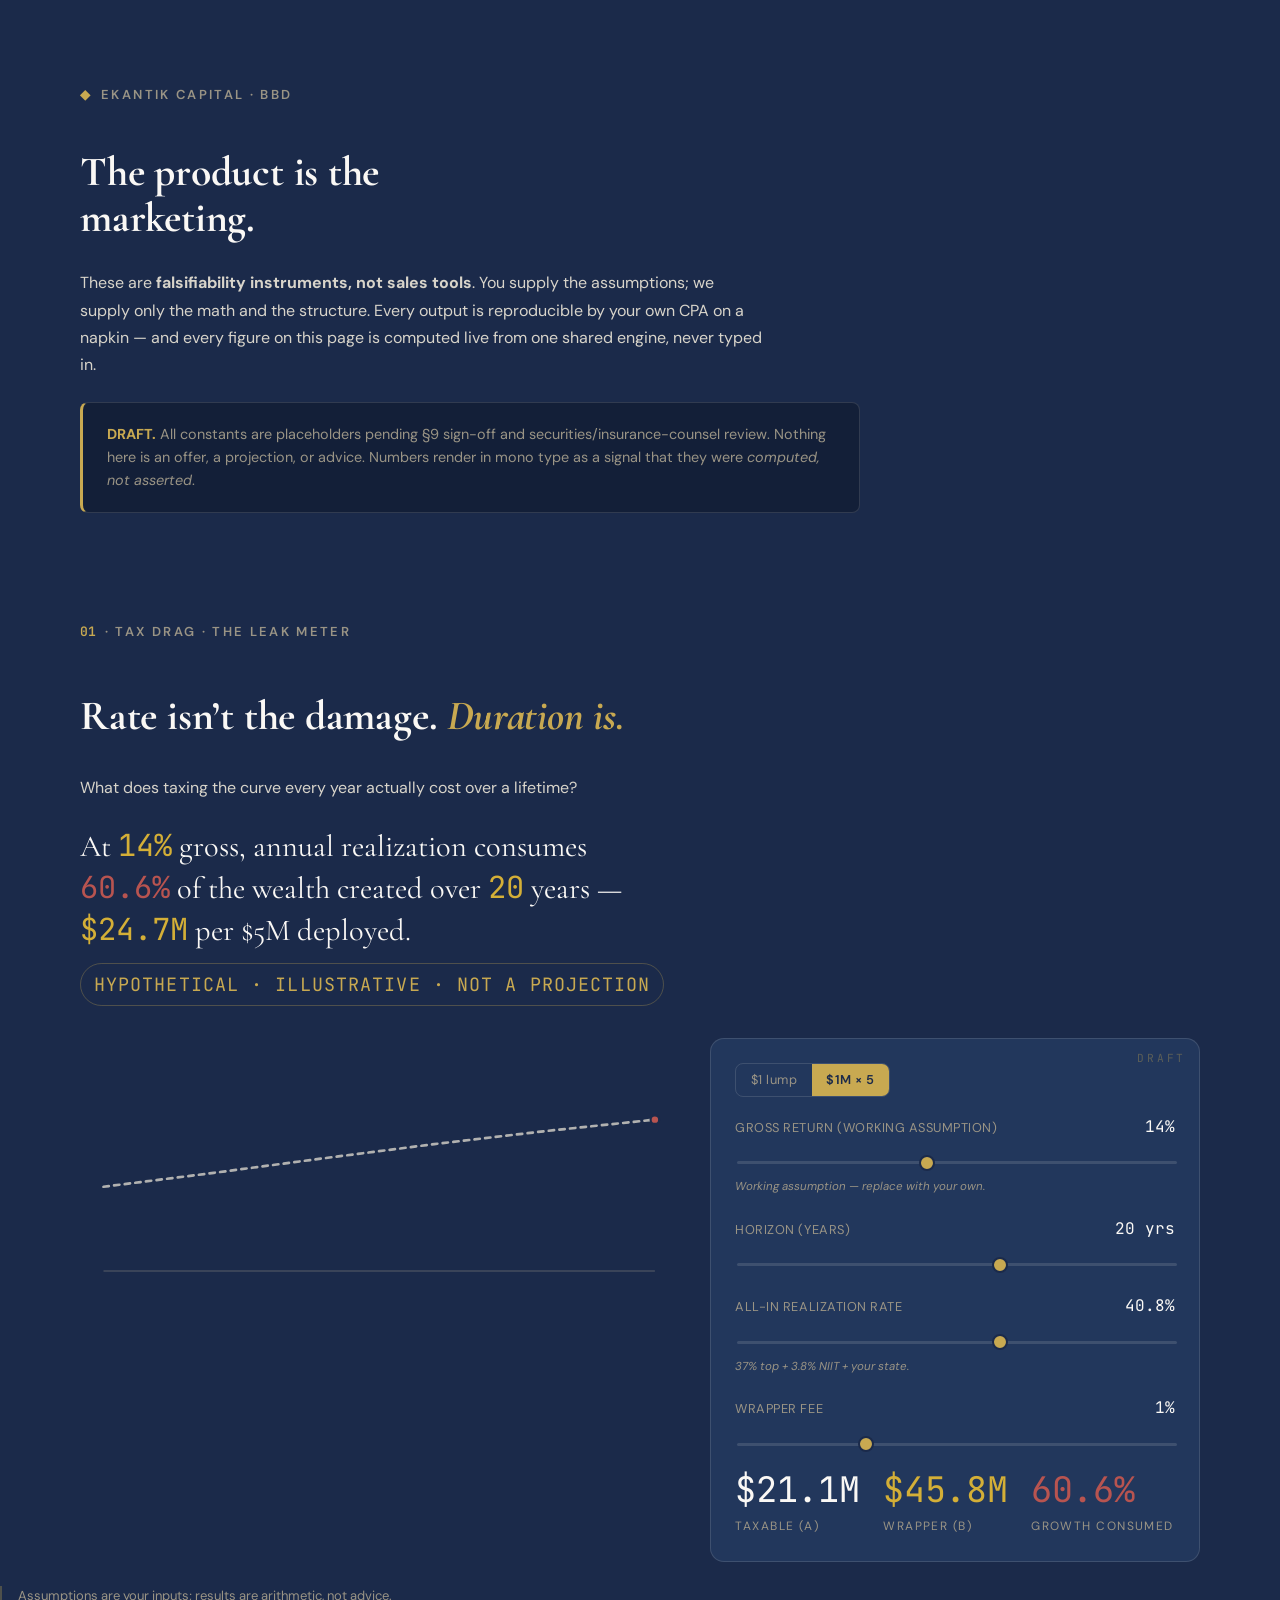
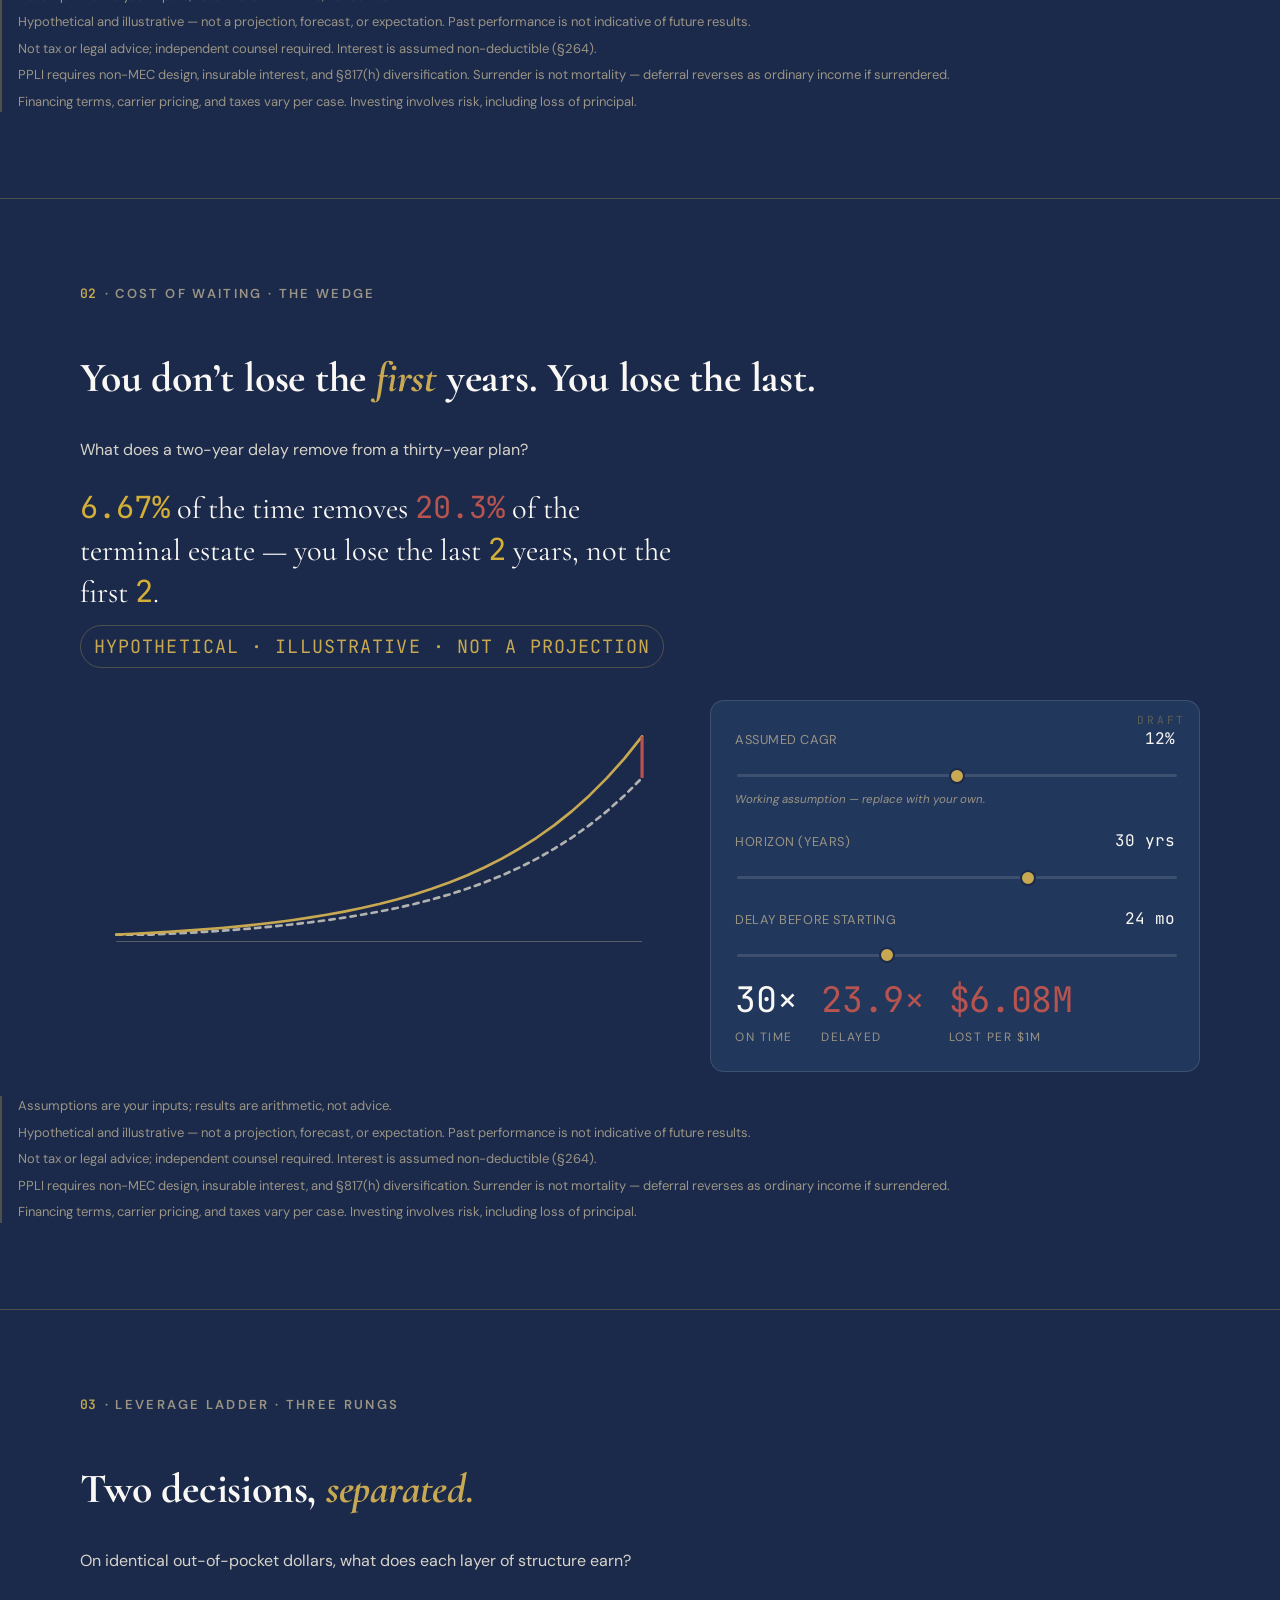
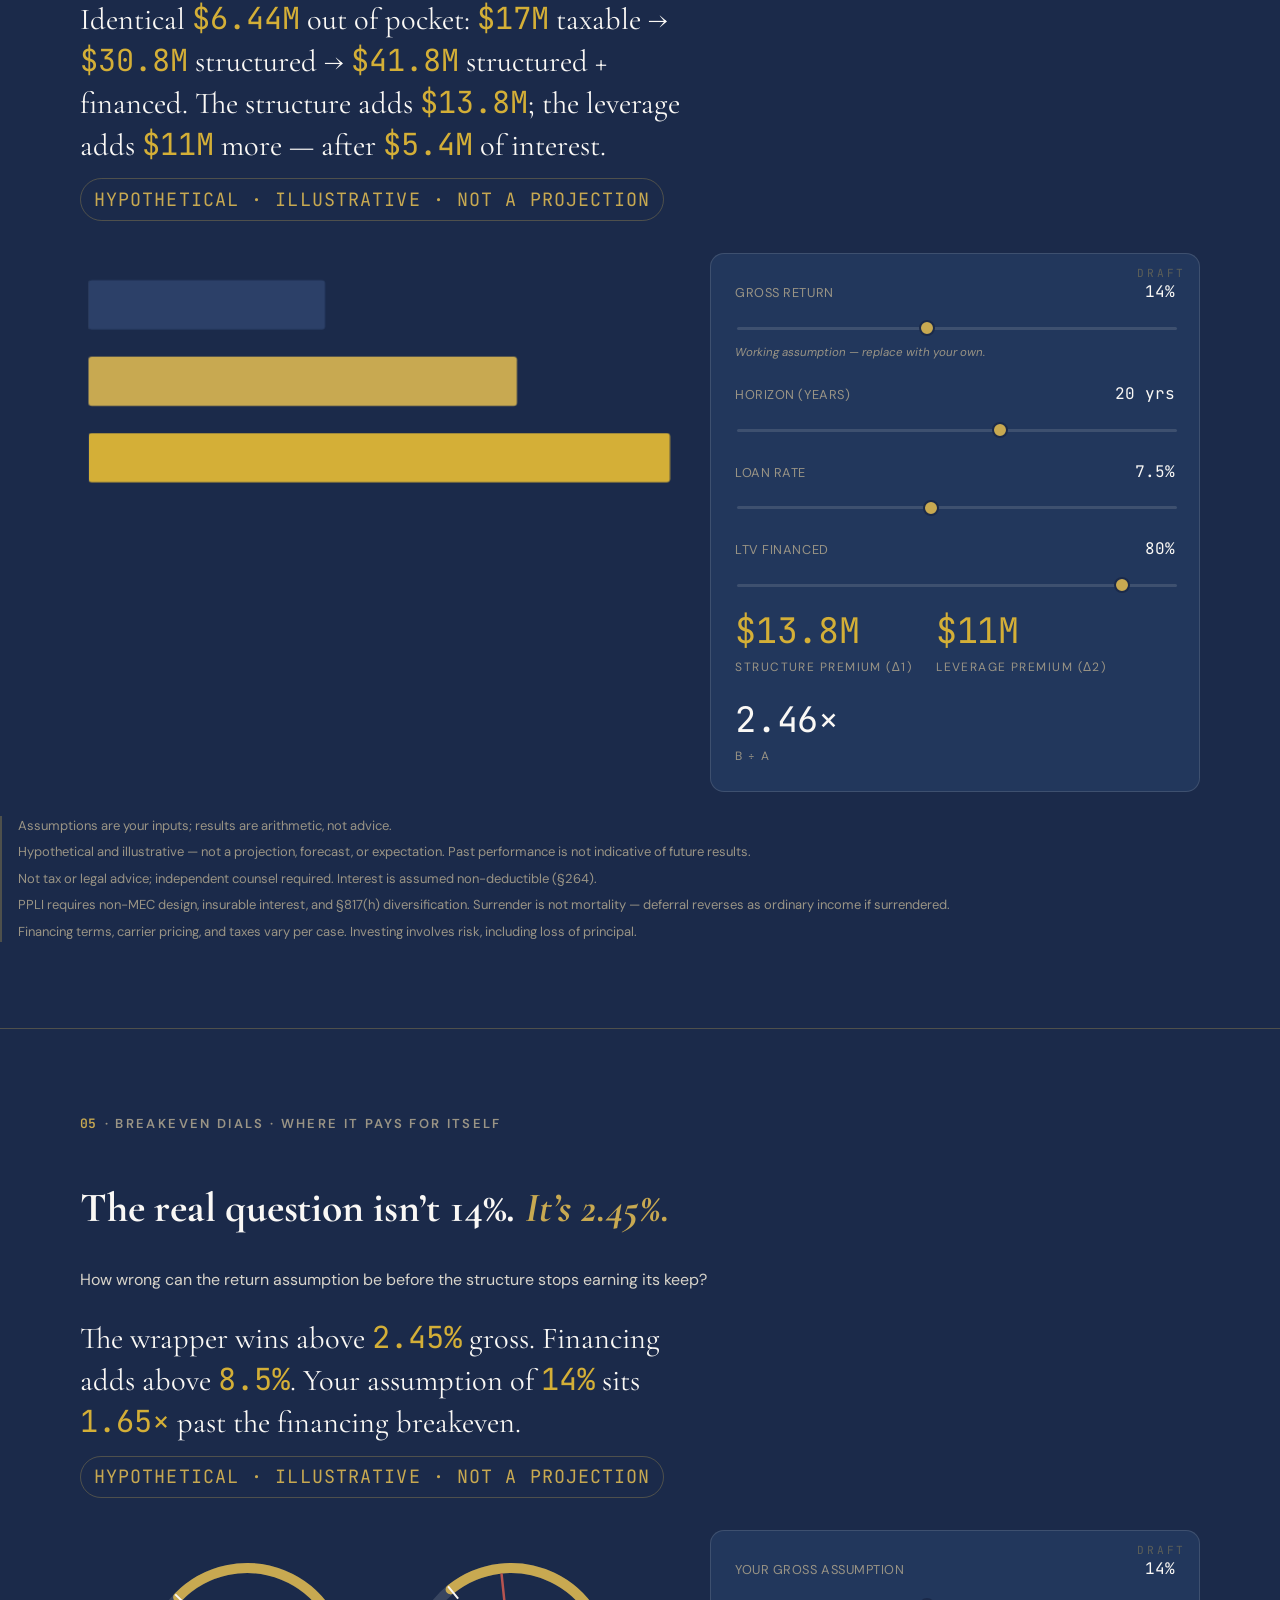
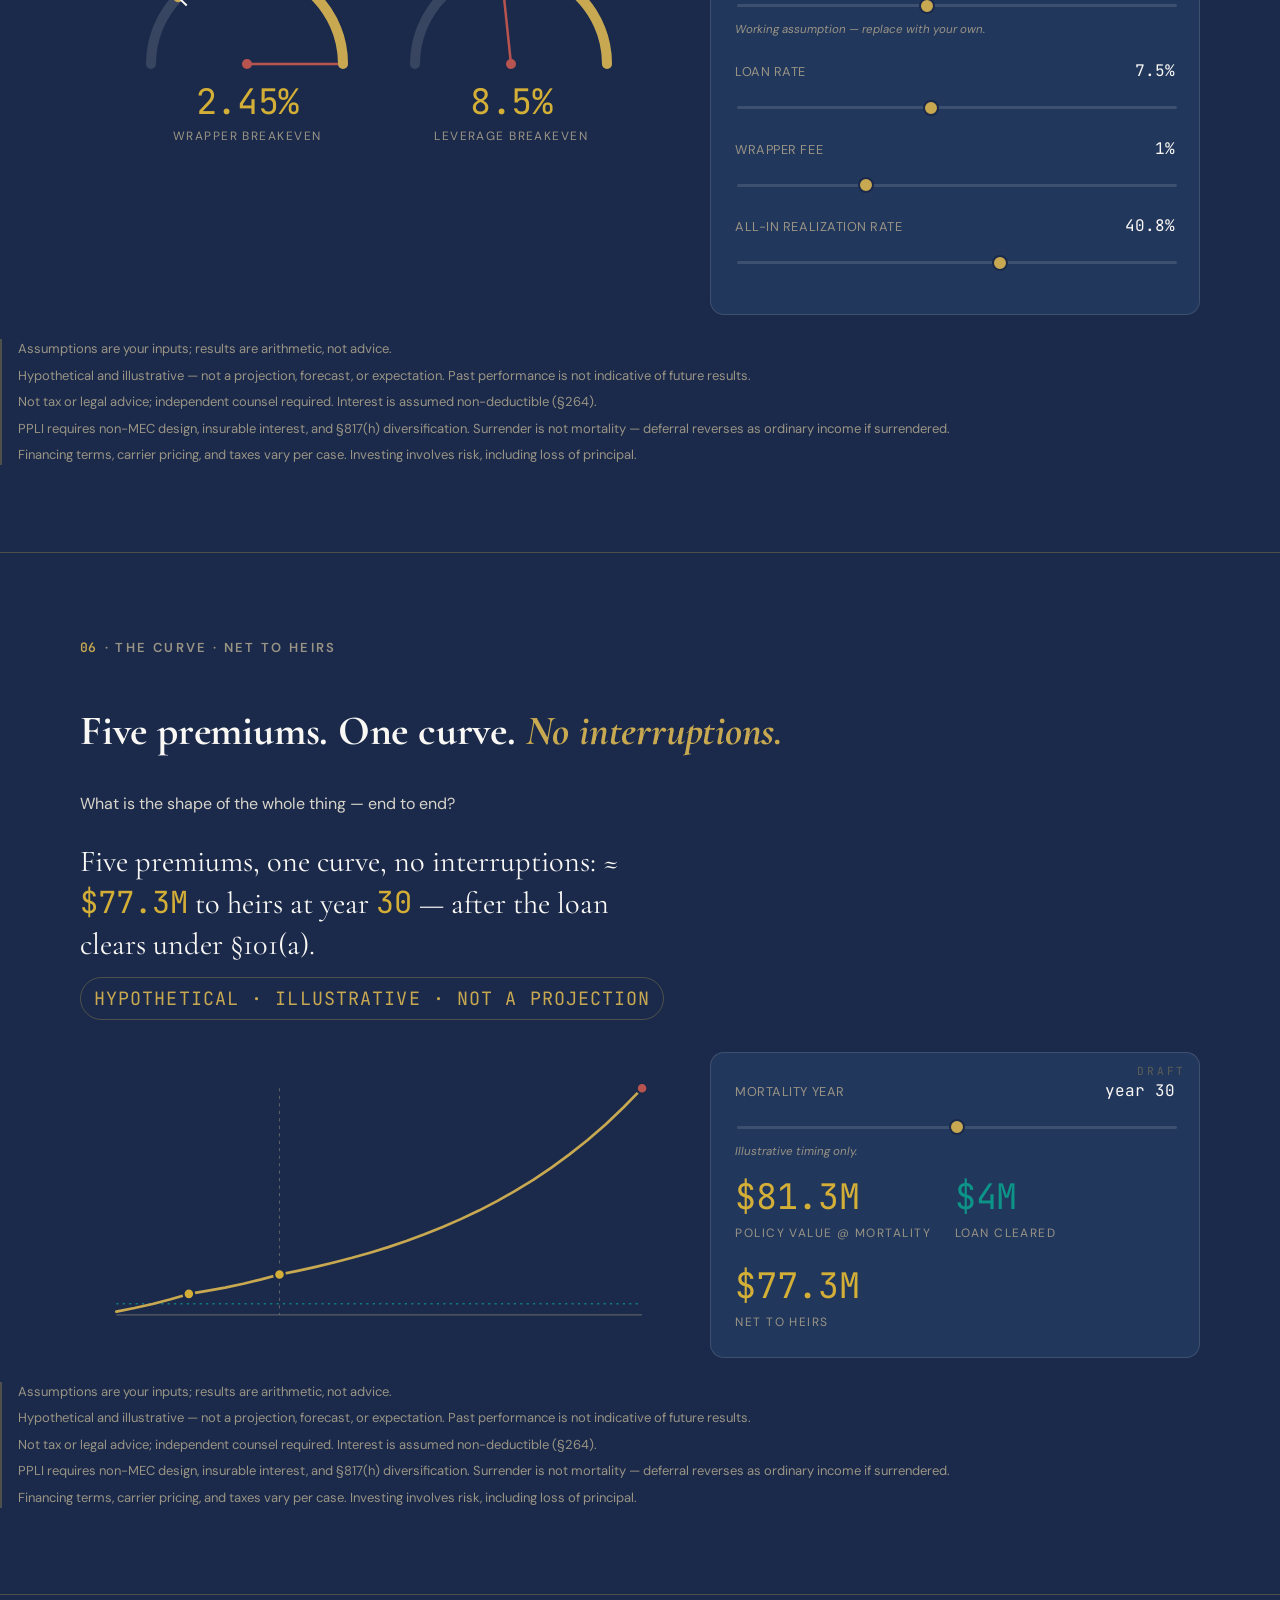
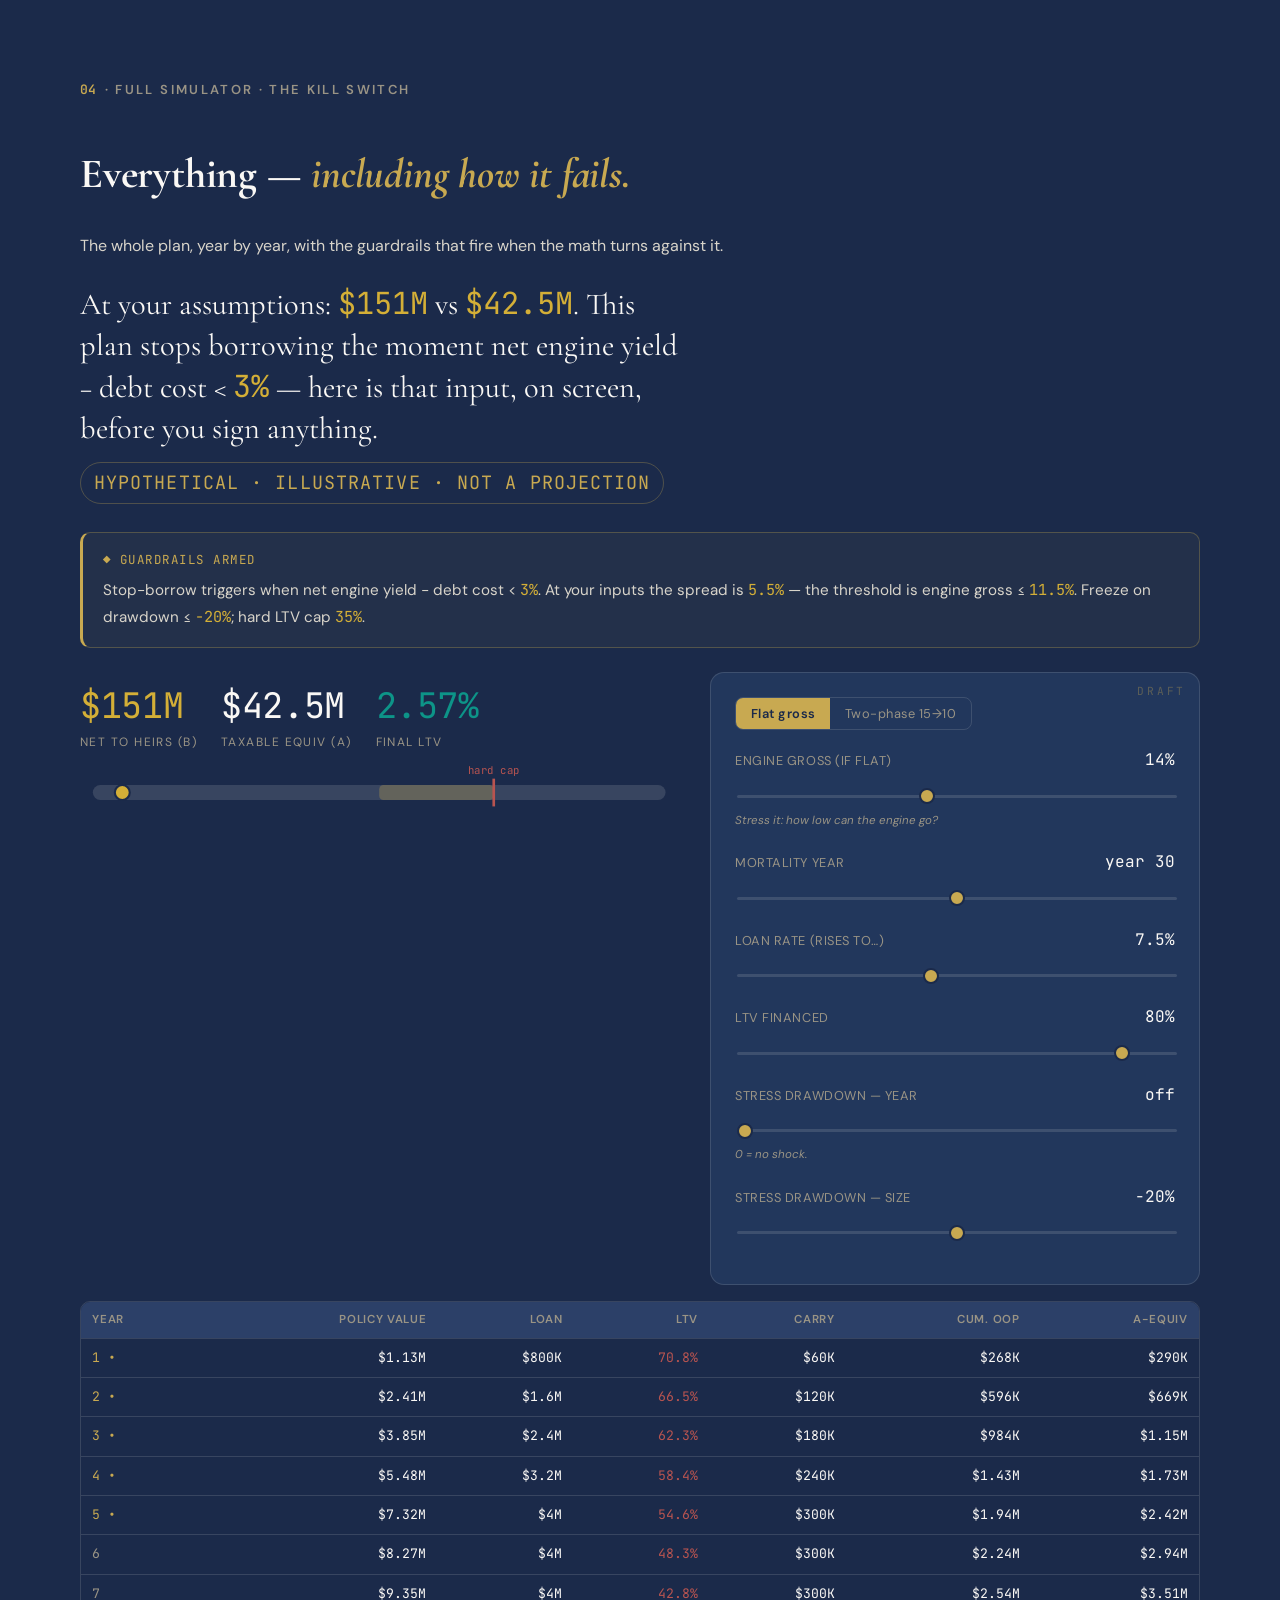
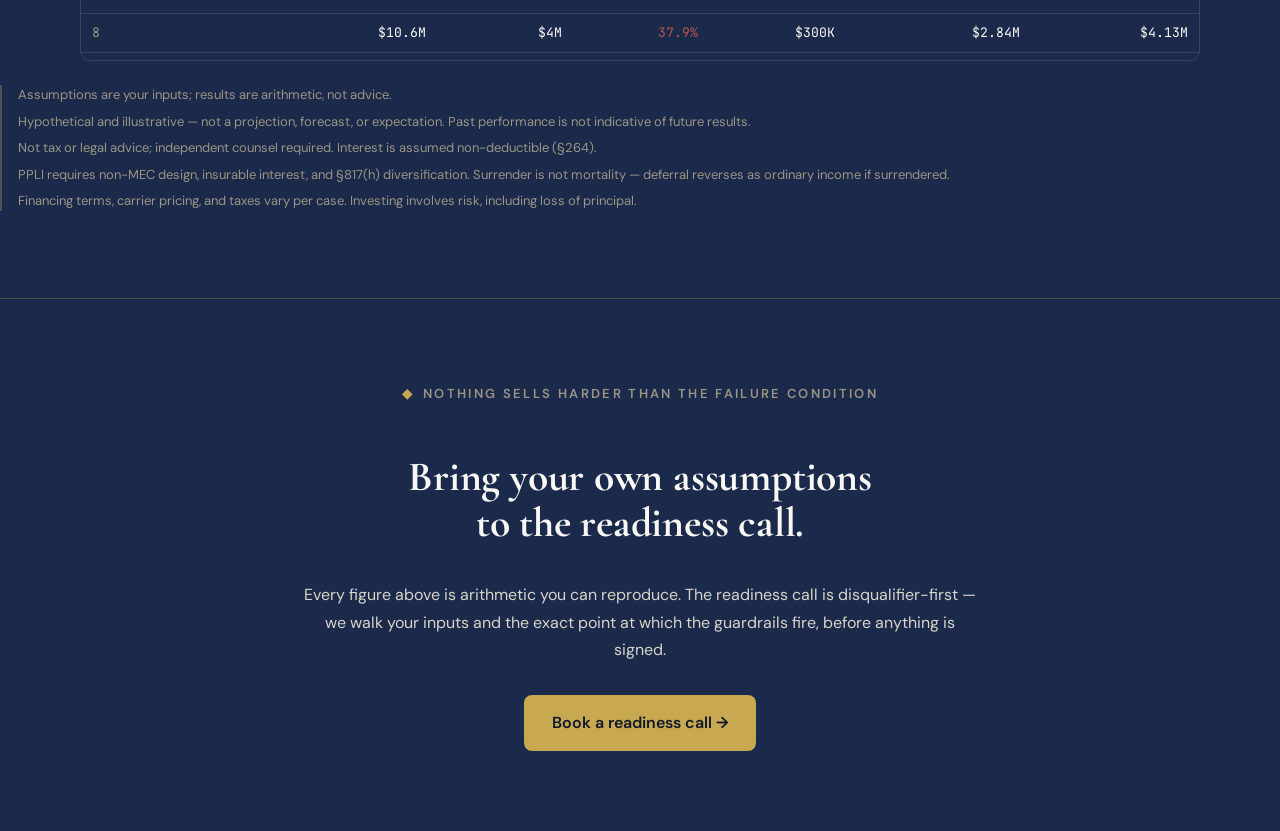
==== commit 5c6243a2: "Apply calculators-spec §7.3 color scheme to the whole bbd surface The live merge captured the interm" ====
--- a/bbd/calculators.html
+++ b/bbd/calculators.html
@@ -8,7 +8,7 @@
 
 <link rel="preconnect" href="https://fonts.googleapis.com" />
 <link rel="preconnect" href="https://fonts.gstatic.com" crossorigin />
-<link href="https://fonts.googleapis.com/css2?family=Playfair+Display:ital,wght@0,600;0,700;0,800;1,600;1,700&family=DM+Sans:wght@300;400;500;600;700&family=DM+Mono:wght@400;500&display=swap" rel="stylesheet" />
+<link href="https://fonts.googleapis.com/css2?family=Cormorant+Garamond:ital,wght@0,500;0,600;0,700;1,600;1,700&family=DM+Sans:wght@300;400;500;600;700&family=JetBrains+Mono:wght@400;500&display=swap" rel="stylesheet">
 <link rel="stylesheet" href="bbd.css" />
 
 <style>
@@ -58,14 +58,6 @@
 </div>
 
 <!-- one source of truth: constants → engine → format → motifs → compliance → widgets -->
-<script>window.BBD_CONSTANTS = null;</script>
-<script>
-  // Load constants synchronously-ish, then boot. (Static file; fetch is fine here —
-  // the ENGINE itself never fetches; this is page wiring only.)
-  fetch("bbd-constants.json").then(function (r) { return r.json(); }).then(function (C) {
-    window.BBD_CONSTANTS = C;
-    var s = document.createElement("script"); s.src = "boot.js"; document.body.appendChild(s);
-  });
-</script>
+<script src="boot.js"></script>
 </body>
 </html>
--- a/bbd/bbd.css
+++ b/bbd/bbd.css
@@ -9,9 +9,10 @@
    (spec §7.3). Red appears only for breaks / caps / gaps (§7.1).
    ============================================================ */
 .bbd-suite {
-  --navy-950: #10182B;   /* canvas */
-  --navy-900: #131F38;   /* raised cards / panels */
-  --navy-800: #1B2A4A;   /* borders, header band */
+  /* Calculator instrument palette — build spec §7.3 (navy #1B2A4A bg) */
+  --navy-950: #1B2A4A;   /* canvas (§7.3) */
+  --navy-900: #22375C;   /* raised cards / panels (lighter → raised on canvas) */
+  --navy-800: #2C4068;   /* borders, header band */
   --gold:     #C8A951;   /* primary stroke, disciplined accent */
   --gold-deep:#D4AF37;   /* dots / emphasis */
   --gold-hover:#B08F3C;
@@ -22,9 +23,9 @@
   --teal:     #0D9488;   /* neutral data */
   --hairline: rgba(200,169,81,.30);
   --border:   rgba(233,231,226,.14);
-  --font-display: 'Playfair Display', Georgia, 'Times New Roman', serif;
+  --font-display: 'Cormorant Garamond', Georgia, 'Times New Roman', serif;
   --font-body:    'DM Sans', -apple-system, BlinkMacSystemFont, 'Segoe UI', sans-serif;
-  --font-mono:    'DM Mono', ui-monospace, 'SF Mono', Menlo, monospace;
+  --font-mono:    'JetBrains Mono', ui-monospace, 'SF Mono', Menlo, monospace;
 
   background: var(--navy-950);
   color: var(--ivory);
